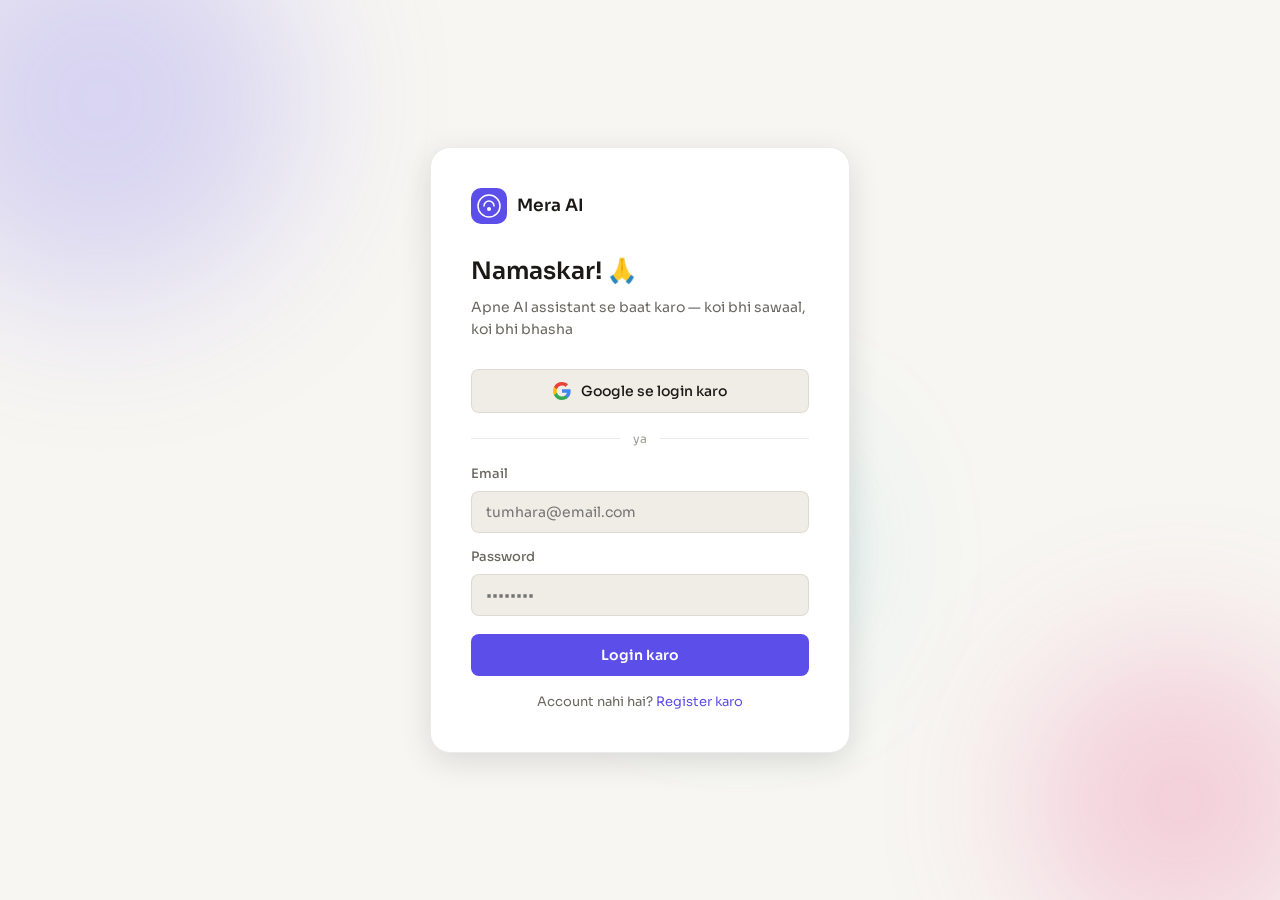
==== index.html @ 3e27e9dd "Add files via upload" ====
<!DOCTYPE html>
<html lang="hi" data-theme="light">
<head>
<meta charset="UTF-8">
<meta name="viewport" content="width=device-width, initial-scale=1.0">
<title>Mera AI — Apna AI Assistant</title>
<link rel="preconnect" href="https://fonts.googleapis.com">
<link href="https://fonts.googleapis.com/css2?family=Sora:wght@300;400;500;600&family=JetBrains+Mono:wght@400;500&display=swap" rel="stylesheet">
<link rel="stylesheet" href="css/style.css">
</head>
<body>

<!-- LOGIN PAGE -->
<div id="login-page" class="page active">
  <div class="login-bg">
    <div class="orb orb1"></div>
    <div class="orb orb2"></div>
    <div class="orb orb3"></div>
  </div>
  <div class="login-card">
    <div class="brand">
      <div class="brand-icon">
        <svg width="28" height="28" viewBox="0 0 28 28" fill="none">
          <circle cx="14" cy="14" r="11" stroke="currentColor" stroke-width="1.5"/>
          <path d="M9 14c0-2.76 2.24-5 5-5s5 2.24 5 5" stroke="currentColor" stroke-width="1.5" stroke-linecap="round"/>
          <circle cx="14" cy="17" r="2" fill="currentColor"/>
        </svg>
      </div>
      <span class="brand-name">Mera AI</span>
    </div>
    <h1>Namaskar! 🙏</h1>
    <p class="login-sub">Apne AI assistant se baat karo — koi bhi sawaal, koi bhi bhasha</p>

    <button class="google-btn" onclick="googleLogin()">
      <svg width="18" height="18" viewBox="0 0 18 18"><path d="M17.64 9.2c0-.637-.057-1.251-.164-1.84H9v3.481h4.844c-.209 1.125-.843 2.078-1.796 2.717v2.258h2.908c1.702-1.567 2.684-3.875 2.684-6.615z" fill="#4285F4"/><path d="M9 18c2.43 0 4.467-.806 5.956-2.18l-2.908-2.259c-.806.54-1.837.86-3.048.86-2.344 0-4.328-1.584-5.036-3.711H.957v2.332A8.997 8.997 0 0 0 9 18z" fill="#34A853"/><path d="M3.964 10.71A5.41 5.41 0 0 1 3.682 9c0-.593.102-1.17.282-1.71V4.958H.957A8.996 8.996 0 0 0 0 9c0 1.452.348 2.827.957 4.042l3.007-2.332z" fill="#FBBC05"/><path d="M9 3.58c1.321 0 2.508.454 3.44 1.345l2.582-2.58C13.463.891 11.426 0 9 0A8.997 8.997 0 0 0 .957 4.958L3.964 7.29C4.672 5.163 6.656 3.58 9 3.58z" fill="#EA4335"/></svg>
      Google se login karo
    </button>

    <div class="divider"><span>ya</span></div>

    <div class="form-group">
      <label>Email</label>
      <input type="email" id="login-email" placeholder="tumhara@email.com" />
    </div>
    <div class="form-group">
      <label>Password</label>
      <input type="password" id="login-pass" placeholder="••••••••" />
    </div>
    <button class="primary-btn" onclick="emailLogin()">Login karo</button>
    <p class="switch-link">Account nahi hai? <a onclick="showSignup()">Register karo</a></p>
  </div>
</div>

<!-- SIGNUP PAGE -->
<div id="signup-page" class="page">
  <div class="login-bg">
    <div class="orb orb1"></div>
    <div class="orb orb2"></div>
  </div>
  <div class="login-card">
    <div class="brand">
      <div class="brand-icon">
        <svg width="28" height="28" viewBox="0 0 28 28" fill="none">
          <circle cx="14" cy="14" r="11" stroke="currentColor" stroke-width="1.5"/>
          <path d="M9 14c0-2.76 2.24-5 5-5s5 2.24 5 5" stroke="currentColor" stroke-width="1.5" stroke-linecap="round"/>
          <circle cx="14" cy="17" r="2" fill="currentColor"/>
        </svg>
      </div>
      <span class="brand-name">Mera AI</span>
    </div>
    <h1>Account banao</h1>
    <p class="login-sub">Free mein shuru karo — credit card nahi chahiye</p>
    <div class="form-group">
      <label>Naam</label>
      <input type="text" id="signup-name" placeholder="Tumhara naam" />
    </div>
    <div class="form-group">
      <label>Email</label>
      <input type="email" id="signup-email" placeholder="tumhara@email.com" />
    </div>
    <div class="form-group">
      <label>Password</label>
      <input type="password" id="signup-pass" placeholder="••••••••" />
    </div>
    <button class="primary-btn" onclick="doSignup()">Account banao</button>
    <p class="switch-link">Already account hai? <a onclick="showLogin()">Login karo</a></p>
  </div>
</div>

<!-- MAIN APP -->
<div id="main-app" class="page">
  <!-- SIDEBAR -->
  <aside id="sidebar" class="sidebar">
    <div class="sidebar-top">
      <div class="brand small">
        <div class="brand-icon">
          <svg width="20" height="20" viewBox="0 0 28 28" fill="none">
            <circle cx="14" cy="14" r="11" stroke="currentColor" stroke-width="1.5"/>
            <path d="M9 14c0-2.76 2.24-5 5-5s5 2.24 5 5" stroke="currentColor" stroke-width="1.5" stroke-linecap="round"/>
            <circle cx="14" cy="17" r="2" fill="currentColor"/>
          </svg>
        </div>
        <span class="brand-name">Mera AI</span>
      </div>
      <button class="icon-btn" id="sidebar-toggle" onclick="toggleSidebar()" title="Sidebar band karo">
        <svg width="18" height="18" viewBox="0 0 18 18" fill="none"><path d="M3 5h12M3 9h12M3 13h12" stroke="currentColor" stroke-width="1.5" stroke-linecap="round"/></svg>
      </button>
    </div>

    <button class="new-chat-btn" onclick="newChat()">
      <svg width="14" height="14" viewBox="0 0 14 14" fill="none"><path d="M7 1v12M1 7h12" stroke="currentColor" stroke-width="1.5" stroke-linecap="round"/></svg>
      Naya chat
    </button>

    <div class="chat-list-label">Purane chats</div>
    <div id="chat-list" class="chat-list"></div>

    <div class="sidebar-bottom">
      <div class="plan-badge" id="plan-badge" onclick="showUpgrade()">
        <svg width="14" height="14" viewBox="0 0 14 14" fill="none"><path d="M7 1l1.5 3.5H12l-2.8 2 1.1 3.5L7 8l-3.3 2 1.1-3.5L2 4.5h3.5z" stroke="currentColor" stroke-width="1.2" stroke-linejoin="round"/></svg>
        <span id="plan-text">Free Plan</span>
        <span class="upgrade-tag">Upgrade</span>
      </div>
      <div class="user-profile" onclick="showProfile()">
        <div class="user-avatar" id="user-avatar">U</div>
        <div class="user-info">
          <div class="user-name" id="user-name-display">User</div>
          <div class="user-email" id="user-email-display">user@email.com</div>
        </div>
        <button class="icon-btn small" onclick="event.stopPropagation(); logout()">
          <svg width="14" height="14" viewBox="0 0 14 14" fill="none"><path d="M5 2H2v10h3M9 10l3-3-3-3M12 7H5" stroke="currentColor" stroke-width="1.3" stroke-linecap="round" stroke-linejoin="round"/></svg>
        </button>
      </div>
    </div>
  </aside>

  <!-- MAIN CHAT -->
  <main id="chat-main" class="chat-main">
    <div class="chat-topbar">
      <button class="icon-btn" onclick="toggleSidebar()">
        <svg width="18" height="18" viewBox="0 0 18 18" fill="none"><path d="M3 5h12M3 9h12M3 13h12" stroke="currentColor" stroke-width="1.5" stroke-linecap="round"/></svg>
      </button>
      <div class="model-selector">
        <select id="model-select" onchange="changeModel()">
          <option value="claude-sonnet-4-20250514">Claude Sonnet 4</option>
          <option value="claude-haiku-4-5-20251001">Claude Haiku (fast)</option>
        </select>
      </div>
      <div class="topbar-actions">
        <button class="icon-btn" onclick="toggleTheme()" title="Theme badlo" id="theme-btn">
          <svg id="theme-icon" width="18" height="18" viewBox="0 0 18 18" fill="none"><path d="M9 1v2M9 15v2M1 9h2M15 9h2M3.22 3.22l1.41 1.41M13.36 13.36l1.42 1.42M3.22 14.78l1.41-1.41M13.36 4.64l1.42-1.42M12 9A3 3 0 1 1 6 9a3 3 0 0 1 6 0z" stroke="currentColor" stroke-width="1.3" stroke-linecap="round"/></svg>
        </button>
        <button class="icon-btn" onclick="clearChat()" title="Chat saaf karo">
          <svg width="18" height="18" viewBox="0 0 18 18" fill="none"><path d="M3 5h12l-1 10H4L3 5zM6 5V3h6v2M1 5h16" stroke="currentColor" stroke-width="1.3" stroke-linecap="round" stroke-linejoin="round"/></svg>
        </button>
      </div>
    </div>

    <!-- API KEY SETUP -->
    <div id="api-setup" class="api-setup">
      <div class="setup-card">
        <div class="setup-icon">🔑</div>
        <h3>Pehle API key daalo</h3>
        <p>Anthropic ki free API key lo: <a href="https://console.anthropic.com" target="_blank">console.anthropic.com</a></p>
        <div class="api-input-row">
          <input type="password" id="api-key-field" placeholder="sk-ant-api03-..." />
          <button onclick="saveApiKey()">Save</button>
        </div>
        <p class="api-note">🔒 Key sirf tumhare browser mein save hoti hai — koi server nahi jaati</p>
      </div>
    </div>

    <!-- WELCOME SCREEN -->
    <div id="welcome-screen" class="welcome-screen" style="display:none">
      <div class="welcome-content">
        <div class="welcome-icon">
          <svg width="48" height="48" viewBox="0 0 48 48" fill="none">
            <circle cx="24" cy="24" r="19" stroke="currentColor" stroke-width="1.5" opacity="0.3"/>
            <path d="M15 24c0-4.97 4.03-9 9-9s9 4.03 9 9" stroke="currentColor" stroke-width="2" stroke-linecap="round"/>
            <circle cx="24" cy="29" r="3.5" fill="currentColor"/>
          </svg>
        </div>
        <h2 id="welcome-name">Namaskar!</h2>
        <p>Aaj main kaise madad kar sakta hoon?</p>
        <div class="suggestions">
          <button class="suggestion-chip" onclick="useSuggestion('Ek Python code likh do jo mera naam print kare')">🐍 Python code</button>
          <button class="suggestion-chip" onclick="useSuggestion('Mujhe ek kavita likh do pyaar ke baare mein')">📝 Kavita likhna</button>
          <button class="suggestion-chip" onclick="useSuggestion('Business idea do jo mujhe online paise kamane mein madad kare')">💡 Business idea</button>
          <button class="suggestion-chip" onclick="useSuggestion('English sikhne mein help karo — basic se shuru karte hain')">🗣️ English seekhna</button>
        </div>
      </div>
    </div>

    <!-- MESSAGES -->
    <div id="messages" class="messages" style="display:none"></div>

    <!-- INPUT -->
    <div class="input-area" id="input-area" style="display:none">
      <div class="input-wrap">
        <textarea id="msg-input" placeholder="Kuch bhi poochho..." rows="1"
          onkeydown="handleKey(event)" oninput="autoResize(this)"></textarea>
        <div class="input-actions">
          <span class="char-count" id="char-count"></span>
          <button class="send-btn" id="send-btn" onclick="sendMsg()">
            <svg width="16" height="16" viewBox="0 0 16 16" fill="none"><path d="M2 14L14 8 2 2v4.5l8 1.5-8 1.5V14z" fill="currentColor"/></svg>
          </button>
        </div>
      </div>
      <div class="input-footer">
        <span id="msg-count-display"></span>
        <span>Shift+Enter = naya line</span>
      </div>
    </div>
  </main>
</div>

<!-- UPGRADE MODAL -->
<div id="upgrade-modal" class="modal-overlay" style="display:none" onclick="closeModal()">
  <div class="modal-card" onclick="event.stopPropagation()">
    <button class="modal-close" onclick="closeModal()">✕</button>
    <div class="modal-header">
      <h2>Plan choose karo</h2>
      <p>Apni zaroorat ke hisaab se plan lo</p>
    </div>
    <div class="plans-grid">
      <div class="plan-card current">
        <div class="plan-name">Free</div>
        <div class="plan-price">₹0<span>/mahina</span></div>
        <ul class="plan-features">
          <li>✓ 20 messages/din</li>
          <li>✓ Claude Haiku</li>
          <li>✓ Basic chat history</li>
          <li>✗ Claude Sonnet</li>
          <li>✗ Priority support</li>
        </ul>
        <button class="plan-btn current-btn" disabled>Current plan</button>
      </div>
      <div class="plan-card popular">
        <div class="popular-tag">Most Popular</div>
        <div class="plan-name">Pro</div>
        <div class="plan-price">₹499<span>/mahina</span></div>
        <ul class="plan-features">
          <li>✓ Unlimited messages</li>
          <li>✓ Claude Sonnet 4</li>
          <li>✓ Full chat history</li>
          <li>✓ Priority support</li>
          <li>✓ File upload</li>
        </ul>
        <button class="plan-btn upgrade-btn" onclick="selectPlan('pro')">Pro le lo — ₹499</button>
      </div>
      <div class="plan-card">
        <div class="plan-name">Business</div>
        <div class="plan-price">₹1499<span>/mahina</span></div>
        <ul class="plan-features">
          <li>✓ Sab Pro features</li>
          <li>✓ 5 team members</li>
          <li>✓ API access</li>
          <li>✓ Custom branding</li>
          <li>✓ Analytics</li>
        </ul>
        <button class="plan-btn upgrade-btn" onclick="selectPlan('business')">Business lo</button>
      </div>
    </div>
  </div>
</div>

<!-- PROFILE MODAL -->
<div id="profile-modal" class="modal-overlay" style="display:none" onclick="closeProfileModal()">
  <div class="modal-card small" onclick="event.stopPropagation()">
    <button class="modal-close" onclick="closeProfileModal()">✕</button>
    <h2>Profile</h2>
    <div class="profile-avatar-big" id="profile-avatar-big">U</div>
    <div class="form-group"><label>Naam</label><input type="text" id="profile-name" /></div>
    <div class="form-group"><label>Email</label><input type="email" id="profile-email" readonly /></div>
    <div class="form-group">
      <label>API Key (optional — apni key use karo)</label>
      <input type="password" id="profile-api-key" placeholder="sk-ant-..." />
    </div>
    <button class="primary-btn" onclick="saveProfile()">Save karo</button>
  </div>
</div>

<script src="js/app.js"></script>
</body>
</html>
---- css/style.css ----
/* ===== VARIABLES ===== */
:root {
  --bg: #f7f6f2;
  --surface: #ffffff;
  --surface2: #f0ede6;
  --border: rgba(0,0,0,0.08);
  --text: #1a1916;
  --text2: #6b6860;
  --text3: #9e9c97;
  --accent: #5c4ee8;
  --accent-light: #ede9ff;
  --accent-dark: #3d31c4;
  --user-bubble: #5c4ee8;
  --user-text: #ffffff;
  --ai-bubble: #ffffff;
  --shadow: 0 1px 3px rgba(0,0,0,0.08), 0 4px 16px rgba(0,0,0,0.04);
  --shadow-lg: 0 8px 32px rgba(0,0,0,0.12);
  --radius: 12px;
  --radius-sm: 8px;
  --sidebar-w: 260px;
  --font: 'Sora', sans-serif;
  --mono: 'JetBrains Mono', monospace;
}

[data-theme="dark"] {
  --bg: #0f0e0d;
  --surface: #1a1916;
  --surface2: #242220;
  --border: rgba(255,255,255,0.08);
  --text: #f0ede6;
  --text2: #9e9c97;
  --text3: #6b6860;
  --accent: #7c6ff0;
  --accent-light: #1e1a3d;
  --accent-dark: #9b91f5;
  --user-bubble: #5c4ee8;
  --ai-bubble: #1a1916;
  --shadow: 0 1px 3px rgba(0,0,0,0.3), 0 4px 16px rgba(0,0,0,0.2);
  --shadow-lg: 0 8px 32px rgba(0,0,0,0.4);
}

/* ===== RESET ===== */
*, *::before, *::after { box-sizing: border-box; margin: 0; padding: 0; }
html, body { height: 100%; overflow: hidden; }
body { font-family: var(--font); background: var(--bg); color: var(--text); font-size: 15px; line-height: 1.6; transition: background 0.3s, color 0.3s; -webkit-font-smoothing: antialiased; }
a { color: var(--accent); cursor: pointer; text-decoration: none; }
a:hover { text-decoration: underline; }
input, textarea, select, button { font-family: var(--font); }

/* ===== PAGES ===== */
.page { display: none; width: 100%; height: 100vh; }
.page.active { display: flex; }

/* ===== LOGIN ===== */
#login-page, #signup-page {
  align-items: center;
  justify-content: center;
  position: relative;
  overflow: hidden;
  flex-direction: column;
}

.login-bg { position: absolute; inset: 0; pointer-events: none; }
.orb {
  position: absolute;
  border-radius: 50%;
  filter: blur(80px);
  opacity: 0.25;
  animation: orbFloat 8s ease-in-out infinite;
}
.orb1 { width: 400px; height: 400px; background: #7c6ff0; top: -100px; left: -100px; animation-delay: 0s; }
.orb2 { width: 300px; height: 300px; background: #e84e8a; bottom: -50px; right: -50px; animation-delay: 3s; }
.orb3 { width: 200px; height: 200px; background: #4ec9e8; top: 50%; left: 50%; animation-delay: 5s; }

@keyframes orbFloat {
  0%, 100% { transform: translate(0, 0) scale(1); }
  50% { transform: translate(20px, -20px) scale(1.05); }
}

.login-card {
  position: relative;
  background: var(--surface);
  border: 1px solid var(--border);
  border-radius: 20px;
  padding: 40px;
  width: 100%;
  max-width: 420px;
  box-shadow: var(--shadow-lg);
  animation: slideUp 0.4s ease;
}

@keyframes slideUp {
  from { opacity: 0; transform: translateY(24px); }
  to { opacity: 1; transform: translateY(0); }
}

.brand { display: flex; align-items: center; gap: 10px; margin-bottom: 28px; }
.brand-icon { width: 36px; height: 36px; background: var(--accent); border-radius: 10px; display: flex; align-items: center; justify-content: center; color: white; }
.brand.small .brand-icon { width: 30px; height: 30px; border-radius: 8px; }
.brand-name { font-size: 17px; font-weight: 600; color: var(--text); }

.login-card h1 { font-size: 24px; font-weight: 600; margin-bottom: 6px; }
.login-sub { color: var(--text2); font-size: 14px; margin-bottom: 28px; }

.google-btn {
  width: 100%;
  padding: 12px;
  border: 1px solid var(--border);
  border-radius: var(--radius-sm);
  background: var(--surface2);
  color: var(--text);
  font-size: 14px;
  font-weight: 500;
  cursor: pointer;
  display: flex;
  align-items: center;
  justify-content: center;
  gap: 10px;
  transition: all 0.2s;
  margin-bottom: 16px;
}
.google-btn:hover { background: var(--border); transform: translateY(-1px); }

.divider { text-align: center; color: var(--text3); font-size: 12px; margin: 16px 0; position: relative; }
.divider::before, .divider::after { content: ''; position: absolute; top: 50%; width: calc(50% - 20px); height: 1px; background: var(--border); }
.divider::before { left: 0; }
.divider::after { right: 0; }

.form-group { margin-bottom: 14px; }
.form-group label { display: block; font-size: 13px; font-weight: 500; color: var(--text2); margin-bottom: 6px; }
.form-group input {
  width: 100%;
  padding: 11px 14px;
  border: 1px solid var(--border);
  border-radius: var(--radius-sm);
  background: var(--surface2);
  color: var(--text);
  font-size: 14px;
  outline: none;
  transition: border-color 0.2s, box-shadow 0.2s;
}
.form-group input:focus { border-color: var(--accent); box-shadow: 0 0 0 3px rgba(92,78,232,0.1); }

.primary-btn {
  width: 100%;
  padding: 12px;
  background: var(--accent);
  color: white;
  border: none;
  border-radius: var(--radius-sm);
  font-size: 14px;
  font-weight: 600;
  cursor: pointer;
  transition: all 0.2s;
  margin-top: 4px;
}
.primary-btn:hover { background: var(--accent-dark); transform: translateY(-1px); }
.primary-btn:active { transform: translateY(0); }

.switch-link { text-align: center; font-size: 13px; color: var(--text2); margin-top: 16px; }

/* ===== MAIN APP ===== */
#main-app { flex-direction: row; height: 100vh; overflow: hidden; }

/* ===== SIDEBAR ===== */
.sidebar {
  width: var(--sidebar-w);
  height: 100vh;
  background: var(--surface);
  border-right: 1px solid var(--border);
  display: flex;
  flex-direction: column;
  padding: 16px 12px;
  transition: width 0.3s ease, transform 0.3s ease;
  flex-shrink: 0;
  overflow: hidden;
}

.sidebar.collapsed { width: 0; padding: 0; }

.sidebar-top {
  display: flex;
  align-items: center;
  justify-content: space-between;
  margin-bottom: 16px;
  padding: 0 4px;
}

.icon-btn {
  width: 32px; height: 32px;
  border: none; background: transparent;
  color: var(--text2); cursor: pointer;
  border-radius: var(--radius-sm);
  display: flex; align-items: center; justify-content: center;
  transition: all 0.15s;
  flex-shrink: 0;
}
.icon-btn:hover { background: var(--surface2); color: var(--text); }
.icon-btn.small { width: 26px; height: 26px; }

.new-chat-btn {
  display: flex; align-items: center; gap: 8px;
  padding: 10px 12px;
  background: var(--accent);
  color: white;
  border: none;
  border-radius: var(--radius-sm);
  font-size: 13px;
  font-weight: 500;
  cursor: pointer;
  width: 100%;
  transition: all 0.2s;
  white-space: nowrap;
}
.new-chat-btn:hover { background: var(--accent-dark); }

.chat-list-label { font-size: 11px; color: var(--text3); padding: 12px 6px 6px; text-transform: uppercase; letter-spacing: 0.06em; white-space: nowrap; }

.chat-list { flex: 1; overflow-y: auto; overflow-x: hidden; display: flex; flex-direction: column; gap: 2px; }
.chat-list::-webkit-scrollbar { width: 3px; }
.chat-list::-webkit-scrollbar-thumb { background: var(--border); border-radius: 2px; }

.chat-item {
  padding: 9px 10px;
  border-radius: var(--radius-sm);
  font-size: 13px;
  color: var(--text2);
  cursor: pointer;
  white-space: nowrap;
  overflow: hidden;
  text-overflow: ellipsis;
  transition: all 0.15s;
  display: flex; align-items: center; gap: 8px;
}
.chat-item:hover { background: var(--surface2); color: var(--text); }
.chat-item.active { background: var(--accent-light); color: var(--accent); font-weight: 500; }
.chat-item-icon { font-size: 14px; flex-shrink: 0; }

.sidebar-bottom { margin-top: auto; border-top: 1px solid var(--border); padding-top: 12px; display: flex; flex-direction: column; gap: 8px; }

.plan-badge {
  display: flex; align-items: center; gap: 6px;
  padding: 8px 10px;
  background: var(--accent-light);
  border-radius: var(--radius-sm);
  font-size: 12px;
  color: var(--accent);
  font-weight: 500;
  cursor: pointer;
  transition: all 0.2s;
  white-space: nowrap;
  overflow: hidden;
}
.plan-badge:hover { background: var(--accent); color: white; }
.upgrade-tag { margin-left: auto; background: var(--accent); color: white; font-size: 10px; padding: 2px 7px; border-radius: 20px; }
.plan-badge:hover .upgrade-tag { background: white; color: var(--accent); }

.user-profile {
  display: flex; align-items: center; gap: 10px;
  padding: 8px 6px;
  border-radius: var(--radius-sm);
  cursor: pointer;
  transition: all 0.15s;
  overflow: hidden;
}
.user-profile:hover { background: var(--surface2); }

.user-avatar {
  width: 30px; height: 30px; border-radius: 50%;
  background: var(--accent);
  color: white; font-size: 13px; font-weight: 600;
  display: flex; align-items: center; justify-content: center;
  flex-shrink: 0;
}
.user-info { flex: 1; overflow: hidden; }
.user-name { font-size: 13px; font-weight: 500; white-space: nowrap; overflow: hidden; text-overflow: ellipsis; }
.user-email { font-size: 11px; color: var(--text3); white-space: nowrap; overflow: hidden; text-overflow: ellipsis; }

/* ===== CHAT MAIN ===== */
.chat-main { flex: 1; display: flex; flex-direction: column; height: 100vh; overflow: hidden; min-width: 0; }

.chat-topbar {
  display: flex; align-items: center; gap: 8px;
  padding: 12px 16px;
  border-bottom: 1px solid var(--border);
  background: var(--surface);
  flex-shrink: 0;
}

.model-selector { flex: 1; }
.model-selector select {
  border: 1px solid var(--border);
  background: var(--surface2);
  color: var(--text);
  padding: 6px 10px;
  border-radius: var(--radius-sm);
  font-size: 13px;
  font-family: var(--font);
  outline: none;
  cursor: pointer;
}

.topbar-actions { display: flex; gap: 4px; }

/* ===== API SETUP ===== */
.api-setup {
  flex: 1;
  display: flex;
  align-items: center;
  justify-content: center;
  padding: 20px;
}

.setup-card {
  background: var(--surface);
  border: 1px solid var(--border);
  border-radius: 20px;
  padding: 40px;
  max-width: 480px;
  width: 100%;
  text-align: center;
  box-shadow: var(--shadow);
}
.setup-icon { font-size: 40px; margin-bottom: 16px; }
.setup-card h3 { font-size: 20px; font-weight: 600; margin-bottom: 8px; }
.setup-card p { color: var(--text2); font-size: 14px; margin-bottom: 20px; }

.api-input-row { display: flex; gap: 8px; margin-bottom: 12px; }
.api-input-row input {
  flex: 1; padding: 10px 12px;
  border: 1px solid var(--border);
  border-radius: var(--radius-sm);
  background: var(--surface2);
  color: var(--text);
  font-family: var(--mono);
  font-size: 13px; outline: none;
}
.api-input-row input:focus { border-color: var(--accent); }
.api-input-row button {
  padding: 10px 18px;
  background: var(--accent); color: white;
  border: none; border-radius: var(--radius-sm);
  font-size: 14px; font-weight: 500; cursor: pointer;
}
.api-input-row button:hover { background: var(--accent-dark); }
.api-note { font-size: 12px; color: var(--text3); }

/* ===== WELCOME ===== */
.welcome-screen { flex: 1; display: flex; align-items: center; justify-content: center; padding: 40px 20px; }
.welcome-content { text-align: center; max-width: 480px; }
.welcome-icon { color: var(--accent); opacity: 0.6; margin-bottom: 20px; }
.welcome-content h2 { font-size: 28px; font-weight: 600; margin-bottom: 8px; }
.welcome-content p { color: var(--text2); margin-bottom: 28px; }

.suggestions { display: flex; flex-wrap: wrap; gap: 8px; justify-content: center; }
.suggestion-chip {
  padding: 8px 14px;
  border: 1px solid var(--border);
  border-radius: 20px;
  background: var(--surface);
  color: var(--text);
  font-size: 13px;
  cursor: pointer;
  transition: all 0.2s;
  font-family: var(--font);
}
.suggestion-chip:hover { border-color: var(--accent); color: var(--accent); background: var(--accent-light); }

/* ===== MESSAGES ===== */
.messages { flex: 1; overflow-y: auto; padding: 20px; display: flex; flex-direction: column; gap: 16px; }
.messages::-webkit-scrollbar { width: 4px; }
.messages::-webkit-scrollbar-thumb { background: var(--border); border-radius: 2px; }

.msg { display: flex; gap: 12px; align-items: flex-start; animation: msgIn 0.25s ease; }
@keyframes msgIn { from { opacity: 0; transform: translateY(8px); } to { opacity: 1; transform: translateY(0); } }

.msg.user { flex-direction: row-reverse; }

.msg-avatar {
  width: 32px; height: 32px; border-radius: 50%;
  display: flex; align-items: center; justify-content: center;
  font-size: 13px; font-weight: 600; flex-shrink: 0;
}
.msg.ai .msg-avatar { background: var(--accent-light); color: var(--accent); }
.msg.user .msg-avatar { background: var(--accent); color: white; }

.msg-content { max-width: 72%; }
.msg-bubble {
  padding: 11px 15px;
  border-radius: 16px;
  font-size: 14px;
  line-height: 1.65;
  white-space: pre-wrap;
  word-break: break-word;
}
.msg.ai .msg-bubble { background: var(--ai-bubble); border: 1px solid var(--border); border-top-left-radius: 4px; color: var(--text); }
.msg.user .msg-bubble { background: var(--user-bubble); color: var(--user-text); border-top-right-radius: 4px; }

.msg-time { font-size: 11px; color: var(--text3); margin-top: 4px; padding: 0 4px; }
.msg.user .msg-time { text-align: right; }

/* Typing indicator */
.typing-row { display: flex; gap: 12px; align-items: center; }
.typing-bubble { background: var(--ai-bubble); border: 1px solid var(--border); border-radius: 16px; border-top-left-radius: 4px; padding: 14px 18px; display: flex; gap: 5px; }
.typing-dot { width: 7px; height: 7px; border-radius: 50%; background: var(--accent); opacity: 0.4; animation: typingDot 1.2s infinite; }
.typing-dot:nth-child(2) { animation-delay: 0.2s; }
.typing-dot:nth-child(3) { animation-delay: 0.4s; }
@keyframes typingDot { 0%,60%,100% { opacity: 0.4; transform: translateY(0); } 30% { opacity: 1; transform: translateY(-4px); } }

/* ===== INPUT ===== */
.input-area { padding: 12px 20px 16px; flex-shrink: 0; }

.input-wrap {
  display: flex; align-items: flex-end;
  border: 1.5px solid var(--border);
  border-radius: 14px;
  background: var(--surface);
  padding: 10px 12px;
  transition: border-color 0.2s, box-shadow 0.2s;
  gap: 8px;
}
.input-wrap:focus-within { border-color: var(--accent); box-shadow: 0 0 0 3px rgba(92,78,232,0.08); }

#msg-input {
  flex: 1; border: none; outline: none; background: transparent;
  color: var(--text); font-size: 14px; resize: none;
  max-height: 160px; line-height: 1.5;
  font-family: var(--font);
}
#msg-input::placeholder { color: var(--text3); }

.input-actions { display: flex; align-items: center; gap: 8px; flex-shrink: 0; }

.char-count { font-size: 11px; color: var(--text3); font-family: var(--mono); }

.send-btn {
  width: 34px; height: 34px;
  background: var(--accent); color: white;
  border: none; border-radius: 9px;
  cursor: pointer; display: flex; align-items: center; justify-content: center;
  transition: all 0.2s; flex-shrink: 0;
}
.send-btn:hover { background: var(--accent-dark); transform: scale(1.05); }
.send-btn:active { transform: scale(0.97); }
.send-btn:disabled { background: var(--surface2); color: var(--text3); cursor: not-allowed; transform: none; }

.input-footer { display: flex; justify-content: space-between; padding: 6px 4px 0; font-size: 11px; color: var(--text3); }

/* ===== MODALS ===== */
.modal-overlay {
  position: fixed; inset: 0;
  background: rgba(0,0,0,0.5);
  backdrop-filter: blur(4px);
  display: flex; align-items: center; justify-content: center;
  z-index: 1000; padding: 20px;
  animation: fadeIn 0.2s ease;
}
@keyframes fadeIn { from { opacity: 0; } to { opacity: 1; } }

.modal-card {
  background: var(--surface);
  border-radius: 20px;
  padding: 36px;
  width: 100%;
  max-width: 680px;
  max-height: 90vh;
  overflow-y: auto;
  position: relative;
  animation: slideUp 0.3s ease;
}
.modal-card.small { max-width: 440px; }

.modal-close {
  position: absolute; top: 16px; right: 16px;
  background: var(--surface2); border: none;
  width: 28px; height: 28px; border-radius: 50%;
  cursor: pointer; color: var(--text2); font-size: 13px;
  display: flex; align-items: center; justify-content: center;
}
.modal-close:hover { background: var(--border); }

.modal-header { margin-bottom: 28px; }
.modal-header h2 { font-size: 22px; font-weight: 600; margin-bottom: 4px; }
.modal-header p { color: var(--text2); font-size: 14px; }

/* ===== PLANS ===== */
.plans-grid { display: grid; grid-template-columns: repeat(3, 1fr); gap: 16px; }
@media (max-width: 600px) { .plans-grid { grid-template-columns: 1fr; } }

.plan-card {
  border: 1.5px solid var(--border);
  border-radius: 16px;
  padding: 24px 20px;
  position: relative;
  transition: all 0.2s;
}
.plan-card:hover { border-color: var(--accent); transform: translateY(-2px); box-shadow: var(--shadow); }
.plan-card.popular { border-color: var(--accent); }
.plan-card.current { opacity: 0.7; }

.popular-tag {
  position: absolute; top: -10px; left: 50%; transform: translateX(-50%);
  background: var(--accent); color: white;
  font-size: 11px; font-weight: 600; padding: 3px 12px; border-radius: 20px;
  white-space: nowrap;
}
.plan-name { font-size: 16px; font-weight: 600; margin-bottom: 8px; }
.plan-price { font-size: 28px; font-weight: 700; color: var(--accent); margin-bottom: 20px; }
.plan-price span { font-size: 14px; font-weight: 400; color: var(--text2); }

.plan-features { list-style: none; display: flex; flex-direction: column; gap: 8px; margin-bottom: 24px; }
.plan-features li { font-size: 13px; color: var(--text2); }
.plan-features li:not(:has(✗)) { color: var(--text); }

.plan-btn {
  width: 100%; padding: 10px;
  border-radius: var(--radius-sm);
  font-size: 13px; font-weight: 500;
  cursor: pointer; transition: all 0.2s; font-family: var(--font);
}
.current-btn { border: 1px solid var(--border); background: var(--surface2); color: var(--text2); cursor: not-allowed; }
.upgrade-btn { background: var(--accent); color: white; border: none; }
.upgrade-btn:hover { background: var(--accent-dark); }

/* ===== PROFILE MODAL ===== */
.profile-avatar-big {
  width: 72px; height: 72px; border-radius: 50%;
  background: var(--accent); color: white;
  font-size: 28px; font-weight: 600;
  display: flex; align-items: center; justify-content: center;
  margin: 0 auto 24px;
}

/* ===== TOAST ===== */
.toast {
  position: fixed; bottom: 24px; left: 50%; transform: translateX(-50%);
  background: var(--text); color: var(--surface);
  padding: 10px 20px; border-radius: 20px;
  font-size: 13px; font-weight: 500;
  z-index: 9999; animation: toastIn 0.3s ease;
  white-space: nowrap;
}
@keyframes toastIn { from { opacity: 0; transform: translateX(-50%) translateY(10px); } to { opacity: 1; transform: translateX(-50%) translateY(0); } }

/* ===== MOBILE ===== */
@media (max-width: 768px) {
  .sidebar {
    position: fixed; left: 0; top: 0; bottom: 0;
    z-index: 100;
    transform: translateX(-100%);
    width: 260px !important;
  }
  .sidebar.mobile-open { transform: translateX(0); box-shadow: var(--shadow-lg); }

  .login-card { padding: 28px 24px; margin: 16px; }
  .modal-card { padding: 24px 20px; }
  .msg-content { max-width: 88%; }
  .input-area { padding: 8px 12px 12px; }
}

/* ===== SCROLLBAR ===== */
::-webkit-scrollbar { width: 4px; }
::-webkit-scrollbar-track { background: transparent; }
::-webkit-scrollbar-thumb { background: var(--border); border-radius: 4px; }
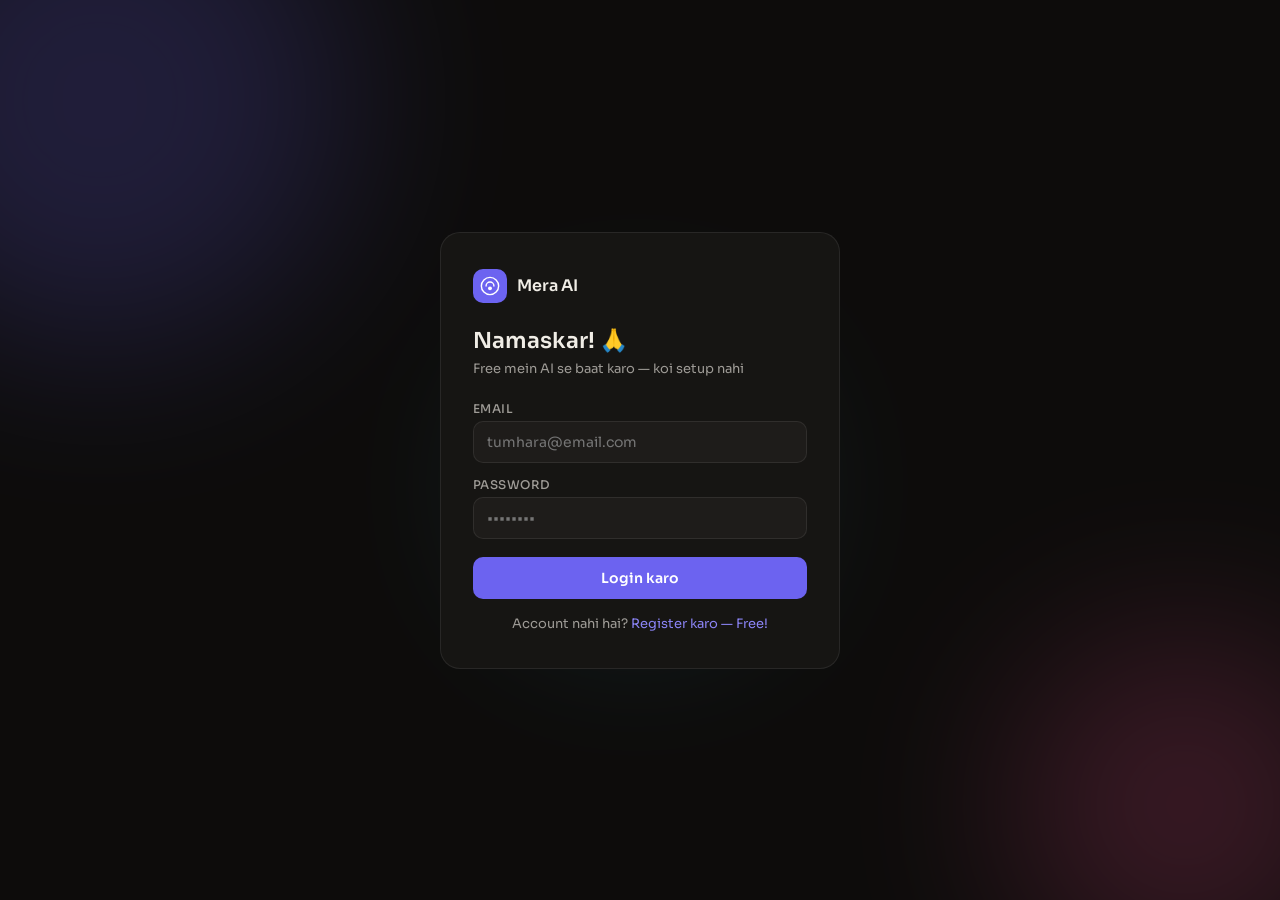
==== commit f270966a: "Update index.html" ====
--- a/index.html
+++ b/index.html
@@ -1,8 +1,8 @@
 <!DOCTYPE html>
-<html lang="hi" data-theme="light">
+<html lang="hi" data-theme="dark">
 <head>
 <meta charset="UTF-8">
-<meta name="viewport" content="width=device-width, initial-scale=1.0">
+<meta name="viewport" content="width=device-width, initial-scale=1.0, maximum-scale=1.0">
 <title>Mera AI — Apna AI Assistant</title>
 <link rel="preconnect" href="https://fonts.googleapis.com">
 <link href="https://fonts.googleapis.com/css2?family=Sora:wght@300;400;500;600&family=JetBrains+Mono:wght@400;500&display=swap" rel="stylesheet">
@@ -12,271 +12,206 @@
 
 <!-- LOGIN PAGE -->
 <div id="login-page" class="page active">
-  <div class="login-bg">
+  <div class="auth-bg">
     <div class="orb orb1"></div>
     <div class="orb orb2"></div>
     <div class="orb orb3"></div>
   </div>
-  <div class="login-card">
-    <div class="brand">
+  <div class="auth-card">
+    <div class="brand-logo">
       <div class="brand-icon">
-        <svg width="28" height="28" viewBox="0 0 28 28" fill="none">
-          <circle cx="14" cy="14" r="11" stroke="currentColor" stroke-width="1.5"/>
-          <path d="M9 14c0-2.76 2.24-5 5-5s5 2.24 5 5" stroke="currentColor" stroke-width="1.5" stroke-linecap="round"/>
-          <circle cx="14" cy="17" r="2" fill="currentColor"/>
+        <svg width="22" height="22" viewBox="0 0 28 28" fill="none">
+          <circle cx="14" cy="14" r="11" stroke="white" stroke-width="1.8"/>
+          <path d="M9 14c0-2.76 2.24-5 5-5s5 2.24 5 5" stroke="white" stroke-width="1.8" stroke-linecap="round"/>
+          <circle cx="14" cy="17" r="2.5" fill="white"/>
         </svg>
       </div>
-      <span class="brand-name">Mera AI</span>
+      <span>Mera AI</span>
     </div>
     <h1>Namaskar! 🙏</h1>
-    <p class="login-sub">Apne AI assistant se baat karo — koi bhi sawaal, koi bhi bhasha</p>
-
-    <button class="google-btn" onclick="googleLogin()">
-      <svg width="18" height="18" viewBox="0 0 18 18"><path d="M17.64 9.2c0-.637-.057-1.251-.164-1.84H9v3.481h4.844c-.209 1.125-.843 2.078-1.796 2.717v2.258h2.908c1.702-1.567 2.684-3.875 2.684-6.615z" fill="#4285F4"/><path d="M9 18c2.43 0 4.467-.806 5.956-2.18l-2.908-2.259c-.806.54-1.837.86-3.048.86-2.344 0-4.328-1.584-5.036-3.711H.957v2.332A8.997 8.997 0 0 0 9 18z" fill="#34A853"/><path d="M3.964 10.71A5.41 5.41 0 0 1 3.682 9c0-.593.102-1.17.282-1.71V4.958H.957A8.996 8.996 0 0 0 0 9c0 1.452.348 2.827.957 4.042l3.007-2.332z" fill="#FBBC05"/><path d="M9 3.58c1.321 0 2.508.454 3.44 1.345l2.582-2.58C13.463.891 11.426 0 9 0A8.997 8.997 0 0 0 .957 4.958L3.964 7.29C4.672 5.163 6.656 3.58 9 3.58z" fill="#EA4335"/></svg>
-      Google se login karo
-    </button>
-
-    <div class="divider"><span>ya</span></div>
-
+    <p class="auth-sub">Free mein AI se baat karo — koi setup nahi</p>
     <div class="form-group">
       <label>Email</label>
-      <input type="email" id="login-email" placeholder="tumhara@email.com" />
+      <input type="email" id="login-email" placeholder="tumhara@email.com" autocomplete="email"/>
     </div>
     <div class="form-group">
       <label>Password</label>
-      <input type="password" id="login-pass" placeholder="••••••••" />
-    </div>
-    <button class="primary-btn" onclick="emailLogin()">Login karo</button>
-    <p class="switch-link">Account nahi hai? <a onclick="showSignup()">Register karo</a></p>
+      <input type="password" id="login-pass" placeholder="••••••••" autocomplete="current-password"/>
+    </div>
+    <button class="btn-primary" onclick="emailLogin()">Login karo</button>
+    <p class="auth-switch">Account nahi hai? <a onclick="showPage('signup-page')">Register karo — Free!</a></p>
   </div>
 </div>
 
 <!-- SIGNUP PAGE -->
 <div id="signup-page" class="page">
-  <div class="login-bg">
+  <div class="auth-bg">
     <div class="orb orb1"></div>
     <div class="orb orb2"></div>
   </div>
-  <div class="login-card">
-    <div class="brand">
+  <div class="auth-card">
+    <div class="brand-logo">
       <div class="brand-icon">
-        <svg width="28" height="28" viewBox="0 0 28 28" fill="none">
-          <circle cx="14" cy="14" r="11" stroke="currentColor" stroke-width="1.5"/>
-          <path d="M9 14c0-2.76 2.24-5 5-5s5 2.24 5 5" stroke="currentColor" stroke-width="1.5" stroke-linecap="round"/>
-          <circle cx="14" cy="17" r="2" fill="currentColor"/>
+        <svg width="22" height="22" viewBox="0 0 28 28" fill="none">
+          <circle cx="14" cy="14" r="11" stroke="white" stroke-width="1.8"/>
+          <path d="M9 14c0-2.76 2.24-5 5-5s5 2.24 5 5" stroke="white" stroke-width="1.8" stroke-linecap="round"/>
+          <circle cx="14" cy="17" r="2.5" fill="white"/>
         </svg>
       </div>
-      <span class="brand-name">Mera AI</span>
-    </div>
-    <h1>Account banao</h1>
-    <p class="login-sub">Free mein shuru karo — credit card nahi chahiye</p>
-    <div class="form-group">
-      <label>Naam</label>
-      <input type="text" id="signup-name" placeholder="Tumhara naam" />
+      <span>Mera AI</span>
+    </div>
+    <h1>Account Banao</h1>
+    <p class="auth-sub">Bilkul free — koi credit card nahi chahiye</p>
+    <div class="form-group">
+      <label>Tumhara Naam</label>
+      <input type="text" id="signup-name" placeholder="Jaise: Rahul" autocomplete="name"/>
     </div>
     <div class="form-group">
       <label>Email</label>
-      <input type="email" id="signup-email" placeholder="tumhara@email.com" />
+      <input type="email" id="signup-email" placeholder="tumhara@email.com" autocomplete="email"/>
     </div>
     <div class="form-group">
       <label>Password</label>
-      <input type="password" id="signup-pass" placeholder="••••••••" />
-    </div>
-    <button class="primary-btn" onclick="doSignup()">Account banao</button>
-    <p class="switch-link">Already account hai? <a onclick="showLogin()">Login karo</a></p>
+      <input type="password" id="signup-pass" placeholder="6+ characters" autocomplete="new-password"/>
+    </div>
+    <button class="btn-primary" onclick="doSignup()">Free Account Banao 🚀</button>
+    <p class="auth-switch">Already account hai? <a onclick="showPage('login-page')">Login karo</a></p>
   </div>
 </div>
 
 <!-- MAIN APP -->
 <div id="main-app" class="page">
+
+  <!-- SIDEBAR OVERLAY (mobile) -->
+  <div id="sidebar-overlay" class="sidebar-overlay" onclick="closeSidebar()"></div>
+
   <!-- SIDEBAR -->
   <aside id="sidebar" class="sidebar">
-    <div class="sidebar-top">
-      <div class="brand small">
+    <div class="sidebar-head">
+      <div class="brand-logo small">
         <div class="brand-icon">
-          <svg width="20" height="20" viewBox="0 0 28 28" fill="none">
-            <circle cx="14" cy="14" r="11" stroke="currentColor" stroke-width="1.5"/>
-            <path d="M9 14c0-2.76 2.24-5 5-5s5 2.24 5 5" stroke="currentColor" stroke-width="1.5" stroke-linecap="round"/>
-            <circle cx="14" cy="17" r="2" fill="currentColor"/>
+          <svg width="16" height="16" viewBox="0 0 28 28" fill="none">
+            <circle cx="14" cy="14" r="11" stroke="white" stroke-width="1.8"/>
+            <path d="M9 14c0-2.76 2.24-5 5-5s5 2.24 5 5" stroke="white" stroke-width="1.8" stroke-linecap="round"/>
+            <circle cx="14" cy="17" r="2.5" fill="white"/>
           </svg>
         </div>
-        <span class="brand-name">Mera AI</span>
-      </div>
-      <button class="icon-btn" id="sidebar-toggle" onclick="toggleSidebar()" title="Sidebar band karo">
-        <svg width="18" height="18" viewBox="0 0 18 18" fill="none"><path d="M3 5h12M3 9h12M3 13h12" stroke="currentColor" stroke-width="1.5" stroke-linecap="round"/></svg>
+        <span>Mera AI</span>
+      </div>
+      <button class="icon-btn" onclick="closeSidebar()">✕</button>
+    </div>
+
+    <button class="new-chat-btn" onclick="newChat()">+ Naya Chat</button>
+
+    <!-- Language Selector -->
+    <div class="lang-section">
+      <div class="section-label">🌐 Bhasha</div>
+      <select id="lang-select" class="lang-select" onchange="changeLang()">
+        <option value="hinglish">🇮🇳 Hinglish</option>
+        <option value="hindi">🇮🇳 Hindi</option>
+        <option value="english">🇬🇧 English</option>
+        <option value="bengali">🇧🇩 Bengali</option>
+        <option value="tamil">Tamil</option>
+        <option value="telugu">Telugu</option>
+        <option value="marathi">Marathi</option>
+        <option value="gujarati">Gujarati</option>
+      </select>
+    </div>
+
+    <div class="section-label">💬 Purane Chats</div>
+    <div id="chat-list" class="chat-list"></div>
+
+    <div class="sidebar-footer">
+      <div class="user-row" onclick="showProfile()">
+        <div class="user-av" id="sidebar-av">U</div>
+        <div class="user-meta">
+          <div class="user-nm" id="sidebar-name">User</div>
+          <div class="user-em" id="sidebar-email">user@email.com</div>
+        </div>
+      </div>
+      <button class="logout-btn" onclick="logout()">Logout</button>
+    </div>
+  </aside>
+
+  <!-- MAIN CHAT AREA -->
+  <main class="chat-area">
+
+    <!-- TOP BAR -->
+    <div class="topbar">
+      <button class="icon-btn" onclick="openSidebar()">
+        <svg width="20" height="20" viewBox="0 0 20 20" fill="none">
+          <path d="M3 5h14M3 10h14M3 15h14" stroke="currentColor" stroke-width="1.5" stroke-linecap="round"/>
+        </svg>
       </button>
-    </div>
-
-    <button class="new-chat-btn" onclick="newChat()">
-      <svg width="14" height="14" viewBox="0 0 14 14" fill="none"><path d="M7 1v12M1 7h12" stroke="currentColor" stroke-width="1.5" stroke-linecap="round"/></svg>
-      Naya chat
-    </button>
-
-    <div class="chat-list-label">Purane chats</div>
-    <div id="chat-list" class="chat-list"></div>
-
-    <div class="sidebar-bottom">
-      <div class="plan-badge" id="plan-badge" onclick="showUpgrade()">
-        <svg width="14" height="14" viewBox="0 0 14 14" fill="none"><path d="M7 1l1.5 3.5H12l-2.8 2 1.1 3.5L7 8l-3.3 2 1.1-3.5L2 4.5h3.5z" stroke="currentColor" stroke-width="1.2" stroke-linejoin="round"/></svg>
-        <span id="plan-text">Free Plan</span>
-        <span class="upgrade-tag">Upgrade</span>
-      </div>
-      <div class="user-profile" onclick="showProfile()">
-        <div class="user-avatar" id="user-avatar">U</div>
-        <div class="user-info">
-          <div class="user-name" id="user-name-display">User</div>
-          <div class="user-email" id="user-email-display">user@email.com</div>
+      <div class="topbar-title">
+        <div class="brand-icon mini">
+          <svg width="14" height="14" viewBox="0 0 28 28" fill="none">
+            <circle cx="14" cy="14" r="11" stroke="white" stroke-width="2"/>
+            <path d="M9 14c0-2.76 2.24-5 5-5s5 2.24 5 5" stroke="white" stroke-width="2" stroke-linecap="round"/>
+            <circle cx="14" cy="17" r="2.5" fill="white"/>
+          </svg>
         </div>
-        <button class="icon-btn small" onclick="event.stopPropagation(); logout()">
-          <svg width="14" height="14" viewBox="0 0 14 14" fill="none"><path d="M5 2H2v10h3M9 10l3-3-3-3M12 7H5" stroke="currentColor" stroke-width="1.3" stroke-linecap="round" stroke-linejoin="round"/></svg>
-        </button>
-      </div>
-    </div>
-  </aside>
-
-  <!-- MAIN CHAT -->
-  <main id="chat-main" class="chat-main">
-    <div class="chat-topbar">
-      <button class="icon-btn" onclick="toggleSidebar()">
-        <svg width="18" height="18" viewBox="0 0 18 18" fill="none"><path d="M3 5h12M3 9h12M3 13h12" stroke="currentColor" stroke-width="1.5" stroke-linecap="round"/></svg>
-      </button>
-      <div class="model-selector">
-        <select id="model-select" onchange="changeModel()">
-          <option value="claude-sonnet-4-20250514">Claude Sonnet 4</option>
-          <option value="claude-haiku-4-5-20251001">Claude Haiku (fast)</option>
-        </select>
-      </div>
-      <div class="topbar-actions">
-        <button class="icon-btn" onclick="toggleTheme()" title="Theme badlo" id="theme-btn">
-          <svg id="theme-icon" width="18" height="18" viewBox="0 0 18 18" fill="none"><path d="M9 1v2M9 15v2M1 9h2M15 9h2M3.22 3.22l1.41 1.41M13.36 13.36l1.42 1.42M3.22 14.78l1.41-1.41M13.36 4.64l1.42-1.42M12 9A3 3 0 1 1 6 9a3 3 0 0 1 6 0z" stroke="currentColor" stroke-width="1.3" stroke-linecap="round"/></svg>
-        </button>
-        <button class="icon-btn" onclick="clearChat()" title="Chat saaf karo">
-          <svg width="18" height="18" viewBox="0 0 18 18" fill="none"><path d="M3 5h12l-1 10H4L3 5zM6 5V3h6v2M1 5h16" stroke="currentColor" stroke-width="1.3" stroke-linecap="round" stroke-linejoin="round"/></svg>
-        </button>
-      </div>
-    </div>
-
-    <!-- API KEY SETUP -->
-    <div id="api-setup" class="api-setup">
-      <div class="setup-card">
-        <div class="setup-icon">🔑</div>
-        <h3>Pehle API key daalo</h3>
-        <p>Anthropic ki free API key lo: <a href="https://console.anthropic.com" target="_blank">console.anthropic.com</a></p>
-        <div class="api-input-row">
-          <input type="password" id="api-key-field" placeholder="sk-ant-api03-..." />
-          <button onclick="saveApiKey()">Save</button>
-        </div>
-        <p class="api-note">🔒 Key sirf tumhare browser mein save hoti hai — koi server nahi jaati</p>
-      </div>
-    </div>
-
-    <!-- WELCOME SCREEN -->
-    <div id="welcome-screen" class="welcome-screen" style="display:none">
-      <div class="welcome-content">
-        <div class="welcome-icon">
-          <svg width="48" height="48" viewBox="0 0 48 48" fill="none">
-            <circle cx="24" cy="24" r="19" stroke="currentColor" stroke-width="1.5" opacity="0.3"/>
-            <path d="M15 24c0-4.97 4.03-9 9-9s9 4.03 9 9" stroke="currentColor" stroke-width="2" stroke-linecap="round"/>
-            <circle cx="24" cy="29" r="3.5" fill="currentColor"/>
-          </svg>
-        </div>
-        <h2 id="welcome-name">Namaskar!</h2>
-        <p>Aaj main kaise madad kar sakta hoon?</p>
-        <div class="suggestions">
-          <button class="suggestion-chip" onclick="useSuggestion('Ek Python code likh do jo mera naam print kare')">🐍 Python code</button>
-          <button class="suggestion-chip" onclick="useSuggestion('Mujhe ek kavita likh do pyaar ke baare mein')">📝 Kavita likhna</button>
-          <button class="suggestion-chip" onclick="useSuggestion('Business idea do jo mujhe online paise kamane mein madad kare')">💡 Business idea</button>
-          <button class="suggestion-chip" onclick="useSuggestion('English sikhne mein help karo — basic se shuru karte hain')">🗣️ English seekhna</button>
-        </div>
+        <span>Mera AI</span>
+      </div>
+      <div class="topbar-right">
+        <button class="icon-btn" onclick="toggleTheme()" id="theme-btn" title="Theme">
+          <svg id="theme-svg" width="18" height="18" viewBox="0 0 18 18" fill="none">
+            <path d="M2 9a7 7 0 0 1 9.95-6.37A5 5 0 1 0 9.95 15.37 7 7 0 0 1 2 9z" fill="currentColor"/>
+          </svg>
+        </button>
+        <button class="icon-btn" onclick="clearChat()" title="Clear">
+          <svg width="18" height="18" viewBox="0 0 18 18" fill="none">
+            <path d="M3 5h12l-1 10H4L3 5zM6 5V3h6v2M1 5h16" stroke="currentColor" stroke-width="1.4" stroke-linecap="round" stroke-linejoin="round"/>
+          </svg>
+        </button>
       </div>
     </div>
 
     <!-- MESSAGES -->
-    <div id="messages" class="messages" style="display:none"></div>
-
-    <!-- INPUT -->
-    <div class="input-area" id="input-area" style="display:none">
-      <div class="input-wrap">
-        <textarea id="msg-input" placeholder="Kuch bhi poochho..." rows="1"
-          onkeydown="handleKey(event)" oninput="autoResize(this)"></textarea>
-        <div class="input-actions">
-          <span class="char-count" id="char-count"></span>
-          <button class="send-btn" id="send-btn" onclick="sendMsg()">
-            <svg width="16" height="16" viewBox="0 0 16 16" fill="none"><path d="M2 14L14 8 2 2v4.5l8 1.5-8 1.5V14z" fill="currentColor"/></svg>
-          </button>
-        </div>
-      </div>
-      <div class="input-footer">
-        <span id="msg-count-display"></span>
-        <span>Shift+Enter = naya line</span>
+    <div id="messages" class="messages">
+      <!-- Welcome shown by JS -->
+    </div>
+
+    <!-- INPUT AREA -->
+    <div class="input-zone">
+      <div class="input-box" id="input-box">
+        <textarea id="msg-input"
+          placeholder="Kuch bhi poochho..."
+          rows="1"
+          onkeydown="handleKey(event)"
+          oninput="autoResize(this)"></textarea>
+        <button class="img-btn" id="img-mode-btn" onclick="toggleImageMode()" title="Image banao">
+          <svg width="16" height="16" viewBox="0 0 16 16" fill="none">
+            <rect x="1" y="1" width="14" height="14" rx="3" stroke="currentColor" stroke-width="1.3"/>
+            <circle cx="5.5" cy="5.5" r="1.5" fill="currentColor"/>
+            <path d="M1 11l4-4 3 3 2-2 4 4" stroke="currentColor" stroke-width="1.3" stroke-linecap="round" stroke-linejoin="round"/>
+          </svg>
+        </button>
+        <button class="send-btn" id="send-btn" onclick="sendMsg()">
+          <svg width="18" height="18" viewBox="0 0 18 18" fill="none">
+            <path d="M2 16L16 9 2 2v5l10 2-10 2v5z" fill="currentColor"/>
+          </svg>
+        </button>
+      </div>
+      <div class="input-hint">
+        <span id="lang-hint">🌐 Hinglish</span>
+        <span>Enter = Send &nbsp;•&nbsp; Shift+Enter = Naya line</span>
       </div>
     </div>
   </main>
 </div>
 
-<!-- UPGRADE MODAL -->
-<div id="upgrade-modal" class="modal-overlay" style="display:none" onclick="closeModal()">
-  <div class="modal-card" onclick="event.stopPropagation()">
-    <button class="modal-close" onclick="closeModal()">✕</button>
-    <div class="modal-header">
-      <h2>Plan choose karo</h2>
-      <p>Apni zaroorat ke hisaab se plan lo</p>
-    </div>
-    <div class="plans-grid">
-      <div class="plan-card current">
-        <div class="plan-name">Free</div>
-        <div class="plan-price">₹0<span>/mahina</span></div>
-        <ul class="plan-features">
-          <li>✓ 20 messages/din</li>
-          <li>✓ Claude Haiku</li>
-          <li>✓ Basic chat history</li>
-          <li>✗ Claude Sonnet</li>
-          <li>✗ Priority support</li>
-        </ul>
-        <button class="plan-btn current-btn" disabled>Current plan</button>
-      </div>
-      <div class="plan-card popular">
-        <div class="popular-tag">Most Popular</div>
-        <div class="plan-name">Pro</div>
-        <div class="plan-price">₹499<span>/mahina</span></div>
-        <ul class="plan-features">
-          <li>✓ Unlimited messages</li>
-          <li>✓ Claude Sonnet 4</li>
-          <li>✓ Full chat history</li>
-          <li>✓ Priority support</li>
-          <li>✓ File upload</li>
-        </ul>
-        <button class="plan-btn upgrade-btn" onclick="selectPlan('pro')">Pro le lo — ₹499</button>
-      </div>
-      <div class="plan-card">
-        <div class="plan-name">Business</div>
-        <div class="plan-price">₹1499<span>/mahina</span></div>
-        <ul class="plan-features">
-          <li>✓ Sab Pro features</li>
-          <li>✓ 5 team members</li>
-          <li>✓ API access</li>
-          <li>✓ Custom branding</li>
-          <li>✓ Analytics</li>
-        </ul>
-        <button class="plan-btn upgrade-btn" onclick="selectPlan('business')">Business lo</button>
-      </div>
-    </div>
-  </div>
-</div>
-
 <!-- PROFILE MODAL -->
-<div id="profile-modal" class="modal-overlay" style="display:none" onclick="closeProfileModal()">
-  <div class="modal-card small" onclick="event.stopPropagation()">
-    <button class="modal-close" onclick="closeProfileModal()">✕</button>
-    <h2>Profile</h2>
-    <div class="profile-avatar-big" id="profile-avatar-big">U</div>
-    <div class="form-group"><label>Naam</label><input type="text" id="profile-name" /></div>
-    <div class="form-group"><label>Email</label><input type="email" id="profile-email" readonly /></div>
-    <div class="form-group">
-      <label>API Key (optional — apni key use karo)</label>
-      <input type="password" id="profile-api-key" placeholder="sk-ant-..." />
-    </div>
-    <button class="primary-btn" onclick="saveProfile()">Save karo</button>
+<div id="profile-modal" class="modal-bg" style="display:none" onclick="closeProfile()">
+  <div class="modal-box" onclick="event.stopPropagation()">
+    <div class="modal-head">
+      <h2>Profile</h2>
+      <button class="icon-btn" onclick="closeProfile()">✕</button>
+    </div>
+    <div class="profile-av" id="profile-av-big">U</div>
+    <div class="form-group"><label>Naam</label><input type="text" id="p-name"/></div>
+    <div class="form-group"><label>Email</label><input type="email" id="p-email" readonly/></div>
+    <button class="btn-primary" onclick="saveProfile()">Save karo ✅</button>
   </div>
 </div>
 
--- a/css/style.css
+++ b/css/style.css
@@ -1,564 +1,274 @@
-/* ===== VARIABLES ===== */
 :root {
-  --bg: #f7f6f2;
-  --surface: #ffffff;
-  --surface2: #f0ede6;
-  --border: rgba(0,0,0,0.08);
-  --text: #1a1916;
-  --text2: #6b6860;
-  --text3: #9e9c97;
-  --accent: #5c4ee8;
-  --accent-light: #ede9ff;
-  --accent-dark: #3d31c4;
-  --user-bubble: #5c4ee8;
-  --user-text: #ffffff;
-  --ai-bubble: #ffffff;
-  --shadow: 0 1px 3px rgba(0,0,0,0.08), 0 4px 16px rgba(0,0,0,0.04);
-  --shadow-lg: 0 8px 32px rgba(0,0,0,0.12);
-  --radius: 12px;
-  --radius-sm: 8px;
-  --sidebar-w: 260px;
+  --bg: #0d0c0b;
+  --surface: #161513;
+  --surface2: #1e1c1a;
+  --border: rgba(255,255,255,0.08);
+  --text: #f0ede6;
+  --text2: #9e9b96;
+  --text3: #5a5855;
+  --accent: #6c63f0;
+  --accent2: #8b84f5;
+  --accent-bg: rgba(108,99,240,0.12);
+  --user-bg: #6c63f0;
+  --ai-bg: #1e1c1a;
+  --radius: 14px;
   --font: 'Sora', sans-serif;
   --mono: 'JetBrains Mono', monospace;
-}
-
-[data-theme="dark"] {
-  --bg: #0f0e0d;
-  --surface: #1a1916;
-  --surface2: #242220;
-  --border: rgba(255,255,255,0.08);
-  --text: #f0ede6;
-  --text2: #9e9c97;
-  --text3: #6b6860;
-  --accent: #7c6ff0;
-  --accent-light: #1e1a3d;
-  --accent-dark: #9b91f5;
-  --user-bubble: #5c4ee8;
-  --ai-bubble: #1a1916;
-  --shadow: 0 1px 3px rgba(0,0,0,0.3), 0 4px 16px rgba(0,0,0,0.2);
-  --shadow-lg: 0 8px 32px rgba(0,0,0,0.4);
-}
-
-/* ===== RESET ===== */
-*, *::before, *::after { box-sizing: border-box; margin: 0; padding: 0; }
-html, body { height: 100%; overflow: hidden; }
-body { font-family: var(--font); background: var(--bg); color: var(--text); font-size: 15px; line-height: 1.6; transition: background 0.3s, color 0.3s; -webkit-font-smoothing: antialiased; }
-a { color: var(--accent); cursor: pointer; text-decoration: none; }
-a:hover { text-decoration: underline; }
-input, textarea, select, button { font-family: var(--font); }
-
-/* ===== PAGES ===== */
-.page { display: none; width: 100%; height: 100vh; }
-.page.active { display: flex; }
-
-/* ===== LOGIN ===== */
-#login-page, #signup-page {
-  align-items: center;
-  justify-content: center;
-  position: relative;
-  overflow: hidden;
-  flex-direction: column;
-}
-
-.login-bg { position: absolute; inset: 0; pointer-events: none; }
-.orb {
-  position: absolute;
-  border-radius: 50%;
-  filter: blur(80px);
-  opacity: 0.25;
-  animation: orbFloat 8s ease-in-out infinite;
-}
-.orb1 { width: 400px; height: 400px; background: #7c6ff0; top: -100px; left: -100px; animation-delay: 0s; }
-.orb2 { width: 300px; height: 300px; background: #e84e8a; bottom: -50px; right: -50px; animation-delay: 3s; }
-.orb3 { width: 200px; height: 200px; background: #4ec9e8; top: 50%; left: 50%; animation-delay: 5s; }
-
-@keyframes orbFloat {
-  0%, 100% { transform: translate(0, 0) scale(1); }
-  50% { transform: translate(20px, -20px) scale(1.05); }
-}
-
-.login-card {
-  position: relative;
-  background: var(--surface);
+  --sidebar: 260px;
+}
+[data-theme="light"] {
+  --bg: #f5f4f0;
+  --surface: #ffffff;
+  --surface2: #eeece8;
+  --border: rgba(0,0,0,0.08);
+  --text: #1a1816;
+  --text2: #6b6860;
+  --text3: #aaa8a3;
+  --accent: #5c4ee8;
+  --accent2: #7c6ff0;
+  --accent-bg: rgba(92,78,232,0.08);
+  --ai-bg: #ffffff;
+}
+*,*::before,*::after{box-sizing:border-box;margin:0;padding:0}
+html,body{height:100%;overflow:hidden}
+body{font-family:var(--font);background:var(--bg);color:var(--text);-webkit-font-smoothing:antialiased;font-size:15px}
+input,textarea,select,button{font-family:var(--font)}
+a{color:var(--accent2);cursor:pointer;text-decoration:none}
+
+/* PAGES */
+.page{display:none;width:100%;height:100vh}
+.page.active{display:flex}
+
+/* AUTH */
+#login-page,#signup-page{
+  align-items:center;justify-content:center;
+  flex-direction:column;position:relative;overflow:hidden;
+}
+.auth-bg{position:absolute;inset:0;pointer-events:none}
+.orb{position:absolute;border-radius:50%;filter:blur(90px);opacity:0.2;animation:orbf 10s ease-in-out infinite}
+.orb1{width:500px;height:500px;background:#6c63f0;top:-150px;left:-150px}
+.orb2{width:350px;height:350px;background:#e84e8a;bottom:-80px;right:-80px;animation-delay:4s}
+.orb3{width:250px;height:250px;background:#4ec9e8;top:40%;left:40%;animation-delay:7s}
+@keyframes orbf{0%,100%{transform:translate(0,0) scale(1)}50%{transform:translate(15px,-15px) scale(1.04)}}
+
+.auth-card{
+  position:relative;background:var(--surface);
+  border:1px solid var(--border);border-radius:20px;
+  padding:36px 32px;width:100%;max-width:400px;
+  animation:slideUp .4s ease;
+}
+@media(max-width:480px){.auth-card{margin:16px;padding:28px 20px}}
+@keyframes slideUp{from{opacity:0;transform:translateY(20px)}to{opacity:1;transform:translateY(0)}}
+
+.brand-logo{display:flex;align-items:center;gap:10px;margin-bottom:24px}
+.brand-logo span{font-size:16px;font-weight:600}
+.brand-logo.small span{font-size:14px}
+.brand-icon{width:34px;height:34px;background:var(--accent);border-radius:10px;display:flex;align-items:center;justify-content:center;flex-shrink:0}
+.brand-icon.mini{width:26px;height:26px;border-radius:7px}
+
+.auth-card h1{font-size:22px;font-weight:600;margin-bottom:6px}
+.auth-sub{color:var(--text2);font-size:13px;margin-bottom:24px}
+.form-group{margin-bottom:14px}
+.form-group label{display:block;font-size:12px;font-weight:500;color:var(--text2);margin-bottom:5px;text-transform:uppercase;letter-spacing:.04em}
+.form-group input{
+  width:100%;padding:11px 13px;
+  border:1px solid var(--border);border-radius:10px;
+  background:var(--surface2);color:var(--text);
+  font-size:14px;outline:none;transition:border-color .2s;
+}
+.form-group input:focus{border-color:var(--accent)}
+.btn-primary{
+  width:100%;padding:12px;background:var(--accent);
+  color:white;border:none;border-radius:10px;
+  font-size:14px;font-weight:600;cursor:pointer;
+  transition:all .2s;margin-top:4px;
+}
+.btn-primary:hover{background:var(--accent2);transform:translateY(-1px)}
+.auth-switch{text-align:center;font-size:13px;color:var(--text2);margin-top:16px}
+
+/* MAIN APP */
+#main-app{flex-direction:row;height:100vh;overflow:hidden;position:relative}
+
+/* SIDEBAR OVERLAY */
+.sidebar-overlay{
+  display:none;position:fixed;inset:0;
+  background:rgba(0,0,0,0.6);z-index:99;
+  backdrop-filter:blur(2px);
+}
+.sidebar-overlay.show{display:block}
+
+/* SIDEBAR */
+.sidebar{
+  width:var(--sidebar);height:100vh;
+  background:var(--surface);border-right:1px solid var(--border);
+  display:flex;flex-direction:column;
+  padding:16px 12px;flex-shrink:0;
+  overflow:hidden;transition:transform .3s ease;
+}
+@media(max-width:768px){
+  .sidebar{
+    position:fixed;left:0;top:0;bottom:0;z-index:100;
+    transform:translateX(-100%);width:280px!important;
+    box-shadow:0 0 40px rgba(0,0,0,0.5);
+  }
+  .sidebar.open{transform:translateX(0)}
+}
+
+.sidebar-head{display:flex;align-items:center;justify-content:space-between;margin-bottom:16px;padding:0 4px}
+.icon-btn{width:34px;height:34px;border:none;background:transparent;color:var(--text2);cursor:pointer;border-radius:8px;display:flex;align-items:center;justify-content:center;transition:all .15s;flex-shrink:0;font-size:14px}
+.icon-btn:hover{background:var(--surface2);color:var(--text)}
+
+.new-chat-btn{
+  display:flex;align-items:center;justify-content:center;gap:8px;
+  padding:10px;background:var(--accent);color:white;
+  border:none;border-radius:10px;font-size:13px;font-weight:500;
+  cursor:pointer;width:100%;transition:all .2s;margin-bottom:16px;
+}
+.new-chat-btn:hover{background:var(--accent2)}
+
+.lang-section{margin-bottom:16px}
+.section-label{font-size:11px;color:var(--text3);padding:0 4px 6px;text-transform:uppercase;letter-spacing:.06em}
+.lang-select{
+  width:100%;padding:9px 10px;
+  border:1px solid var(--border);border-radius:8px;
+  background:var(--surface2);color:var(--text);
+  font-size:13px;outline:none;cursor:pointer;
+  font-family:var(--font);
+}
+
+.chat-list{flex:1;overflow-y:auto;overflow-x:hidden;display:flex;flex-direction:column;gap:2px}
+.chat-list::-webkit-scrollbar{width:3px}
+.chat-list::-webkit-scrollbar-thumb{background:var(--border);border-radius:2px}
+.chat-item{
+  padding:9px 10px;border-radius:8px;
+  font-size:13px;color:var(--text2);cursor:pointer;
+  white-space:nowrap;overflow:hidden;text-overflow:ellipsis;
+  transition:all .15s;
+}
+.chat-item:hover{background:var(--surface2);color:var(--text)}
+.chat-item.active{background:var(--accent-bg);color:var(--accent2)}
+
+.sidebar-footer{margin-top:auto;border-top:1px solid var(--border);padding-top:12px;display:flex;flex-direction:column;gap:8px}
+.user-row{display:flex;align-items:center;gap:10px;padding:8px 6px;border-radius:8px;cursor:pointer;transition:all .15s;overflow:hidden}
+.user-row:hover{background:var(--surface2)}
+.user-av{width:30px;height:30px;border-radius:50%;background:var(--accent);color:white;font-size:13px;font-weight:600;display:flex;align-items:center;justify-content:center;flex-shrink:0}
+.user-meta{flex:1;overflow:hidden}
+.user-nm{font-size:13px;font-weight:500;white-space:nowrap;overflow:hidden;text-overflow:ellipsis}
+.user-em{font-size:11px;color:var(--text3);white-space:nowrap;overflow:hidden;text-overflow:ellipsis}
+.logout-btn{padding:8px;border:1px solid var(--border);border-radius:8px;background:transparent;color:var(--text2);font-size:12px;cursor:pointer;transition:all .15s}
+.logout-btn:hover{border-color:#e84e4e;color:#e84e4e}
+
+/* CHAT AREA */
+.chat-area{flex:1;display:flex;flex-direction:column;height:100vh;overflow:hidden;min-width:0}
+
+/* TOPBAR */
+.topbar{
+  display:flex;align-items:center;gap:10px;
+  padding:12px 16px;border-bottom:1px solid var(--border);
+  background:var(--surface);flex-shrink:0;
+}
+.topbar-title{display:flex;align-items:center;gap:8px;flex:1;font-size:15px;font-weight:600}
+.topbar-right{display:flex;gap:4px}
+
+/* MESSAGES */
+.messages{
+  flex:1;overflow-y:auto;overflow-x:hidden;
+  padding:20px 16px;display:flex;flex-direction:column;gap:16px;
+  -webkit-overflow-scrolling:touch;
+}
+.messages::-webkit-scrollbar{width:4px}
+.messages::-webkit-scrollbar-thumb{background:var(--border);border-radius:4px}
+
+/* Welcome */
+.welcome{text-align:center;padding:40px 20px;max-width:500px;margin:auto}
+.welcome-icon{font-size:48px;margin-bottom:16px}
+.welcome h2{font-size:22px;font-weight:600;margin-bottom:8px}
+.welcome p{color:var(--text2);font-size:14px;margin-bottom:28px;line-height:1.6}
+.chips{display:flex;flex-wrap:wrap;gap:8px;justify-content:center}
+.chip{
+  padding:8px 14px;border:1px solid var(--border);
+  border-radius:20px;background:var(--surface);
+  color:var(--text2);font-size:13px;cursor:pointer;
+  transition:all .2s;font-family:var(--font);
+}
+.chip:hover{border-color:var(--accent);color:var(--accent2);background:var(--accent-bg)}
+
+/* Messages */
+.msg{display:flex;gap:10px;align-items:flex-end;animation:msgIn .25s ease}
+@keyframes msgIn{from{opacity:0;transform:translateY(8px)}to{opacity:1;transform:translateY(0)}}
+.msg.user{flex-direction:row-reverse}
+.msg-av{width:28px;height:28px;border-radius:50%;display:flex;align-items:center;justify-content:center;font-size:12px;font-weight:600;flex-shrink:0}
+.msg.ai .msg-av{background:var(--accent-bg);color:var(--accent2)}
+.msg.user .msg-av{background:var(--accent);color:white}
+.bubble{
+  max-width:78%;padding:11px 14px;border-radius:16px;
+  font-size:14px;line-height:1.65;word-break:break-word;white-space:pre-wrap;
+}
+.msg.ai .bubble{background:var(--ai-bg);border:1px solid var(--border);border-bottom-left-radius:4px}
+.msg.user .bubble{background:var(--user-bg);color:white;border-bottom-right-radius:4px}
+.msg-time{font-size:10px;color:var(--text3);margin-top:3px;padding:0 2px}
+.msg.user .msg-time{text-align:right}
+
+/* Typing */
+.typing-row{display:flex;gap:10px;align-items:center}
+.typing-bub{background:var(--ai-bg);border:1px solid var(--border);border-radius:16px;border-bottom-left-radius:4px;padding:13px 16px;display:flex;gap:5px}
+.dot{width:6px;height:6px;border-radius:50%;background:var(--accent);opacity:.5;animation:dotb 1.2s infinite}
+.dot:nth-child(2){animation-delay:.2s}
+.dot:nth-child(3){animation-delay:.4s}
+@keyframes dotb{0%,60%,100%{opacity:.3;transform:translateY(0)}30%{opacity:1;transform:translateY(-4px)}}
+
+/* INPUT ZONE */
+.input-zone{padding:12px 16px 20px;flex-shrink:0;background:var(--bg)}
+.input-box{
+  display:flex;align-items:flex-end;gap:8px;
+  border:1.5px solid var(--border);border-radius:14px;
+  background:var(--surface);padding:10px 12px;
+  transition:border-color .2s;
+}
+.input-box:focus-within{border-color:var(--accent)}
+#msg-input{
+  flex:1;border:none;outline:none;background:transparent;
+  color:var(--text);font-size:14px;resize:none;
+  max-height:120px;line-height:1.55;font-family:var(--font);
+  -webkit-appearance:none;
+}
+#msg-input::placeholder{color:var(--text3)}
+.send-btn{
+  width:36px;height:36px;background:var(--accent);color:white;
+  border:none;border-radius:9px;cursor:pointer;
+  display:flex;align-items:center;justify-content:center;
+  transition:all .2s;flex-shrink:0;
+}
+.send-btn:hover{background:var(--accent2)}
+.send-btn:disabled{background:var(--surface2);color:var(--text3);cursor:not-allowed}
+.input-hint{display:flex;justify-content:space-between;padding:6px 2px 0;font-size:11px;color:var(--text3)}
+
+/* MODALS */
+.modal-bg{position:fixed;inset:0;background:rgba(0,0,0,0.6);backdrop-filter:blur(4px);display:flex;align-items:center;justify-content:center;z-index:200;padding:20px}
+.modal-box{background:var(--surface);border-radius:20px;padding:28px 24px;width:100%;max-width:400px;animation:slideUp .3s ease}
+.modal-head{display:flex;align-items:center;justify-content:space-between;margin-bottom:24px}
+.modal-head h2{font-size:18px;font-weight:600}
+.profile-av{width:64px;height:64px;border-radius:50%;background:var(--accent);color:white;font-size:24px;font-weight:600;display:flex;align-items:center;justify-content:center;margin:0 auto 20px}
+
+/* TOAST */
+.toast{position:fixed;bottom:90px;left:50%;transform:translateX(-50%);background:var(--text);color:var(--bg);padding:10px 20px;border-radius:20px;font-size:13px;font-weight:500;z-index:999;animation:toastIn .3s ease;white-space:nowrap;pointer-events:none}
+@keyframes toastIn{from{opacity:0;transform:translateX(-50%) translateY(8px)}to{opacity:1;transform:translateX(-50%) translateY(0)}}
+
+@media(max-width:480px){
+  .bubble{max-width:88%}
+  .messages{padding:16px 12px}
+  .input-zone{padding:8px 12px 16px}
+}
+
+/* IMAGE BUTTON */
+.img-btn {
+  width: 36px; height: 36px;
+  background: transparent;
+  color: var(--text2);
   border: 1px solid var(--border);
-  border-radius: 20px;
-  padding: 40px;
-  width: 100%;
-  max-width: 420px;
-  box-shadow: var(--shadow-lg);
-  animation: slideUp 0.4s ease;
-}
-
-@keyframes slideUp {
-  from { opacity: 0; transform: translateY(24px); }
-  to { opacity: 1; transform: translateY(0); }
-}
-
-.brand { display: flex; align-items: center; gap: 10px; margin-bottom: 28px; }
-.brand-icon { width: 36px; height: 36px; background: var(--accent); border-radius: 10px; display: flex; align-items: center; justify-content: center; color: white; }
-.brand.small .brand-icon { width: 30px; height: 30px; border-radius: 8px; }
-.brand-name { font-size: 17px; font-weight: 600; color: var(--text); }
-
-.login-card h1 { font-size: 24px; font-weight: 600; margin-bottom: 6px; }
-.login-sub { color: var(--text2); font-size: 14px; margin-bottom: 28px; }
-
-.google-btn {
-  width: 100%;
-  padding: 12px;
-  border: 1px solid var(--border);
-  border-radius: var(--radius-sm);
-  background: var(--surface2);
-  color: var(--text);
-  font-size: 14px;
-  font-weight: 500;
-  cursor: pointer;
-  display: flex;
-  align-items: center;
-  justify-content: center;
-  gap: 10px;
-  transition: all 0.2s;
-  margin-bottom: 16px;
-}
-.google-btn:hover { background: var(--border); transform: translateY(-1px); }
-
-.divider { text-align: center; color: var(--text3); font-size: 12px; margin: 16px 0; position: relative; }
-.divider::before, .divider::after { content: ''; position: absolute; top: 50%; width: calc(50% - 20px); height: 1px; background: var(--border); }
-.divider::before { left: 0; }
-.divider::after { right: 0; }
-
-.form-group { margin-bottom: 14px; }
-.form-group label { display: block; font-size: 13px; font-weight: 500; color: var(--text2); margin-bottom: 6px; }
-.form-group input {
-  width: 100%;
-  padding: 11px 14px;
-  border: 1px solid var(--border);
-  border-radius: var(--radius-sm);
-  background: var(--surface2);
-  color: var(--text);
-  font-size: 14px;
-  outline: none;
-  transition: border-color 0.2s, box-shadow 0.2s;
-}
-.form-group input:focus { border-color: var(--accent); box-shadow: 0 0 0 3px rgba(92,78,232,0.1); }
-
-.primary-btn {
-  width: 100%;
-  padding: 12px;
-  background: var(--accent);
-  color: white;
-  border: none;
-  border-radius: var(--radius-sm);
-  font-size: 14px;
-  font-weight: 600;
-  cursor: pointer;
-  transition: all 0.2s;
-  margin-top: 4px;
-}
-.primary-btn:hover { background: var(--accent-dark); transform: translateY(-1px); }
-.primary-btn:active { transform: translateY(0); }
-
-.switch-link { text-align: center; font-size: 13px; color: var(--text2); margin-top: 16px; }
-
-/* ===== MAIN APP ===== */
-#main-app { flex-direction: row; height: 100vh; overflow: hidden; }
-
-/* ===== SIDEBAR ===== */
-.sidebar {
-  width: var(--sidebar-w);
-  height: 100vh;
-  background: var(--surface);
-  border-right: 1px solid var(--border);
-  display: flex;
-  flex-direction: column;
-  padding: 16px 12px;
-  transition: width 0.3s ease, transform 0.3s ease;
-  flex-shrink: 0;
-  overflow: hidden;
-}
-
-.sidebar.collapsed { width: 0; padding: 0; }
-
-.sidebar-top {
-  display: flex;
-  align-items: center;
-  justify-content: space-between;
-  margin-bottom: 16px;
-  padding: 0 4px;
-}
-
-.icon-btn {
-  width: 32px; height: 32px;
-  border: none; background: transparent;
-  color: var(--text2); cursor: pointer;
-  border-radius: var(--radius-sm);
+  border-radius: 9px; cursor: pointer;
   display: flex; align-items: center; justify-content: center;
-  transition: all 0.15s;
-  flex-shrink: 0;
-}
-.icon-btn:hover { background: var(--surface2); color: var(--text); }
-.icon-btn.small { width: 26px; height: 26px; }
-
-.new-chat-btn {
-  display: flex; align-items: center; gap: 8px;
-  padding: 10px 12px;
-  background: var(--accent);
-  color: white;
-  border: none;
-  border-radius: var(--radius-sm);
-  font-size: 13px;
-  font-weight: 500;
-  cursor: pointer;
-  width: 100%;
-  transition: all 0.2s;
-  white-space: nowrap;
-}
-.new-chat-btn:hover { background: var(--accent-dark); }
-
-.chat-list-label { font-size: 11px; color: var(--text3); padding: 12px 6px 6px; text-transform: uppercase; letter-spacing: 0.06em; white-space: nowrap; }
-
-.chat-list { flex: 1; overflow-y: auto; overflow-x: hidden; display: flex; flex-direction: column; gap: 2px; }
-.chat-list::-webkit-scrollbar { width: 3px; }
-.chat-list::-webkit-scrollbar-thumb { background: var(--border); border-radius: 2px; }
-
-.chat-item {
-  padding: 9px 10px;
-  border-radius: var(--radius-sm);
-  font-size: 13px;
-  color: var(--text2);
-  cursor: pointer;
-  white-space: nowrap;
-  overflow: hidden;
-  text-overflow: ellipsis;
-  transition: all 0.15s;
-  display: flex; align-items: center; gap: 8px;
-}
-.chat-item:hover { background: var(--surface2); color: var(--text); }
-.chat-item.active { background: var(--accent-light); color: var(--accent); font-weight: 500; }
-.chat-item-icon { font-size: 14px; flex-shrink: 0; }
-
-.sidebar-bottom { margin-top: auto; border-top: 1px solid var(--border); padding-top: 12px; display: flex; flex-direction: column; gap: 8px; }
-
-.plan-badge {
-  display: flex; align-items: center; gap: 6px;
-  padding: 8px 10px;
-  background: var(--accent-light);
-  border-radius: var(--radius-sm);
-  font-size: 12px;
-  color: var(--accent);
-  font-weight: 500;
-  cursor: pointer;
-  transition: all 0.2s;
-  white-space: nowrap;
-  overflow: hidden;
-}
-.plan-badge:hover { background: var(--accent); color: white; }
-.upgrade-tag { margin-left: auto; background: var(--accent); color: white; font-size: 10px; padding: 2px 7px; border-radius: 20px; }
-.plan-badge:hover .upgrade-tag { background: white; color: var(--accent); }
-
-.user-profile {
-  display: flex; align-items: center; gap: 10px;
-  padding: 8px 6px;
-  border-radius: var(--radius-sm);
-  cursor: pointer;
-  transition: all 0.15s;
-  overflow: hidden;
-}
-.user-profile:hover { background: var(--surface2); }
-
-.user-avatar {
-  width: 30px; height: 30px; border-radius: 50%;
-  background: var(--accent);
-  color: white; font-size: 13px; font-weight: 600;
-  display: flex; align-items: center; justify-content: center;
-  flex-shrink: 0;
-}
-.user-info { flex: 1; overflow: hidden; }
-.user-name { font-size: 13px; font-weight: 500; white-space: nowrap; overflow: hidden; text-overflow: ellipsis; }
-.user-email { font-size: 11px; color: var(--text3); white-space: nowrap; overflow: hidden; text-overflow: ellipsis; }
-
-/* ===== CHAT MAIN ===== */
-.chat-main { flex: 1; display: flex; flex-direction: column; height: 100vh; overflow: hidden; min-width: 0; }
-
-.chat-topbar {
-  display: flex; align-items: center; gap: 8px;
-  padding: 12px 16px;
-  border-bottom: 1px solid var(--border);
-  background: var(--surface);
-  flex-shrink: 0;
-}
-
-.model-selector { flex: 1; }
-.model-selector select {
-  border: 1px solid var(--border);
-  background: var(--surface2);
-  color: var(--text);
-  padding: 6px 10px;
-  border-radius: var(--radius-sm);
-  font-size: 13px;
-  font-family: var(--font);
-  outline: none;
-  cursor: pointer;
-}
-
-.topbar-actions { display: flex; gap: 4px; }
-
-/* ===== API SETUP ===== */
-.api-setup {
-  flex: 1;
-  display: flex;
-  align-items: center;
-  justify-content: center;
-  padding: 20px;
-}
-
-.setup-card {
-  background: var(--surface);
-  border: 1px solid var(--border);
-  border-radius: 20px;
-  padding: 40px;
-  max-width: 480px;
-  width: 100%;
-  text-align: center;
-  box-shadow: var(--shadow);
-}
-.setup-icon { font-size: 40px; margin-bottom: 16px; }
-.setup-card h3 { font-size: 20px; font-weight: 600; margin-bottom: 8px; }
-.setup-card p { color: var(--text2); font-size: 14px; margin-bottom: 20px; }
-
-.api-input-row { display: flex; gap: 8px; margin-bottom: 12px; }
-.api-input-row input {
-  flex: 1; padding: 10px 12px;
-  border: 1px solid var(--border);
-  border-radius: var(--radius-sm);
-  background: var(--surface2);
-  color: var(--text);
-  font-family: var(--mono);
-  font-size: 13px; outline: none;
-}
-.api-input-row input:focus { border-color: var(--accent); }
-.api-input-row button {
-  padding: 10px 18px;
-  background: var(--accent); color: white;
-  border: none; border-radius: var(--radius-sm);
-  font-size: 14px; font-weight: 500; cursor: pointer;
-}
-.api-input-row button:hover { background: var(--accent-dark); }
-.api-note { font-size: 12px; color: var(--text3); }
-
-/* ===== WELCOME ===== */
-.welcome-screen { flex: 1; display: flex; align-items: center; justify-content: center; padding: 40px 20px; }
-.welcome-content { text-align: center; max-width: 480px; }
-.welcome-icon { color: var(--accent); opacity: 0.6; margin-bottom: 20px; }
-.welcome-content h2 { font-size: 28px; font-weight: 600; margin-bottom: 8px; }
-.welcome-content p { color: var(--text2); margin-bottom: 28px; }
-
-.suggestions { display: flex; flex-wrap: wrap; gap: 8px; justify-content: center; }
-.suggestion-chip {
-  padding: 8px 14px;
-  border: 1px solid var(--border);
-  border-radius: 20px;
-  background: var(--surface);
-  color: var(--text);
-  font-size: 13px;
-  cursor: pointer;
-  transition: all 0.2s;
-  font-family: var(--font);
-}
-.suggestion-chip:hover { border-color: var(--accent); color: var(--accent); background: var(--accent-light); }
-
-/* ===== MESSAGES ===== */
-.messages { flex: 1; overflow-y: auto; padding: 20px; display: flex; flex-direction: column; gap: 16px; }
-.messages::-webkit-scrollbar { width: 4px; }
-.messages::-webkit-scrollbar-thumb { background: var(--border); border-radius: 2px; }
-
-.msg { display: flex; gap: 12px; align-items: flex-start; animation: msgIn 0.25s ease; }
-@keyframes msgIn { from { opacity: 0; transform: translateY(8px); } to { opacity: 1; transform: translateY(0); } }
-
-.msg.user { flex-direction: row-reverse; }
-
-.msg-avatar {
-  width: 32px; height: 32px; border-radius: 50%;
-  display: flex; align-items: center; justify-content: center;
-  font-size: 13px; font-weight: 600; flex-shrink: 0;
-}
-.msg.ai .msg-avatar { background: var(--accent-light); color: var(--accent); }
-.msg.user .msg-avatar { background: var(--accent); color: white; }
-
-.msg-content { max-width: 72%; }
-.msg-bubble {
-  padding: 11px 15px;
-  border-radius: 16px;
-  font-size: 14px;
-  line-height: 1.65;
-  white-space: pre-wrap;
-  word-break: break-word;
-}
-.msg.ai .msg-bubble { background: var(--ai-bubble); border: 1px solid var(--border); border-top-left-radius: 4px; color: var(--text); }
-.msg.user .msg-bubble { background: var(--user-bubble); color: var(--user-text); border-top-right-radius: 4px; }
-
-.msg-time { font-size: 11px; color: var(--text3); margin-top: 4px; padding: 0 4px; }
-.msg.user .msg-time { text-align: right; }
-
-/* Typing indicator */
-.typing-row { display: flex; gap: 12px; align-items: center; }
-.typing-bubble { background: var(--ai-bubble); border: 1px solid var(--border); border-radius: 16px; border-top-left-radius: 4px; padding: 14px 18px; display: flex; gap: 5px; }
-.typing-dot { width: 7px; height: 7px; border-radius: 50%; background: var(--accent); opacity: 0.4; animation: typingDot 1.2s infinite; }
-.typing-dot:nth-child(2) { animation-delay: 0.2s; }
-.typing-dot:nth-child(3) { animation-delay: 0.4s; }
-@keyframes typingDot { 0%,60%,100% { opacity: 0.4; transform: translateY(0); } 30% { opacity: 1; transform: translateY(-4px); } }
-
-/* ===== INPUT ===== */
-.input-area { padding: 12px 20px 16px; flex-shrink: 0; }
-
-.input-wrap {
-  display: flex; align-items: flex-end;
-  border: 1.5px solid var(--border);
-  border-radius: 14px;
-  background: var(--surface);
-  padding: 10px 12px;
-  transition: border-color 0.2s, box-shadow 0.2s;
-  gap: 8px;
-}
-.input-wrap:focus-within { border-color: var(--accent); box-shadow: 0 0 0 3px rgba(92,78,232,0.08); }
-
-#msg-input {
-  flex: 1; border: none; outline: none; background: transparent;
-  color: var(--text); font-size: 14px; resize: none;
-  max-height: 160px; line-height: 1.5;
-  font-family: var(--font);
-}
-#msg-input::placeholder { color: var(--text3); }
-
-.input-actions { display: flex; align-items: center; gap: 8px; flex-shrink: 0; }
-
-.char-count { font-size: 11px; color: var(--text3); font-family: var(--mono); }
-
-.send-btn {
-  width: 34px; height: 34px;
-  background: var(--accent); color: white;
-  border: none; border-radius: 9px;
-  cursor: pointer; display: flex; align-items: center; justify-content: center;
-  transition: all 0.2s; flex-shrink: 0;
-}
-.send-btn:hover { background: var(--accent-dark); transform: scale(1.05); }
-.send-btn:active { transform: scale(0.97); }
-.send-btn:disabled { background: var(--surface2); color: var(--text3); cursor: not-allowed; transform: none; }
-
-.input-footer { display: flex; justify-content: space-between; padding: 6px 4px 0; font-size: 11px; color: var(--text3); }
-
-/* ===== MODALS ===== */
-.modal-overlay {
-  position: fixed; inset: 0;
-  background: rgba(0,0,0,0.5);
-  backdrop-filter: blur(4px);
-  display: flex; align-items: center; justify-content: center;
-  z-index: 1000; padding: 20px;
-  animation: fadeIn 0.2s ease;
-}
-@keyframes fadeIn { from { opacity: 0; } to { opacity: 1; } }
-
-.modal-card {
-  background: var(--surface);
-  border-radius: 20px;
-  padding: 36px;
-  width: 100%;
-  max-width: 680px;
-  max-height: 90vh;
-  overflow-y: auto;
-  position: relative;
-  animation: slideUp 0.3s ease;
-}
-.modal-card.small { max-width: 440px; }
-
-.modal-close {
-  position: absolute; top: 16px; right: 16px;
-  background: var(--surface2); border: none;
-  width: 28px; height: 28px; border-radius: 50%;
-  cursor: pointer; color: var(--text2); font-size: 13px;
-  display: flex; align-items: center; justify-content: center;
-}
-.modal-close:hover { background: var(--border); }
-
-.modal-header { margin-bottom: 28px; }
-.modal-header h2 { font-size: 22px; font-weight: 600; margin-bottom: 4px; }
-.modal-header p { color: var(--text2); font-size: 14px; }
-
-/* ===== PLANS ===== */
-.plans-grid { display: grid; grid-template-columns: repeat(3, 1fr); gap: 16px; }
-@media (max-width: 600px) { .plans-grid { grid-template-columns: 1fr; } }
-
-.plan-card {
-  border: 1.5px solid var(--border);
-  border-radius: 16px;
-  padding: 24px 20px;
-  position: relative;
-  transition: all 0.2s;
-}
-.plan-card:hover { border-color: var(--accent); transform: translateY(-2px); box-shadow: var(--shadow); }
-.plan-card.popular { border-color: var(--accent); }
-.plan-card.current { opacity: 0.7; }
-
-.popular-tag {
-  position: absolute; top: -10px; left: 50%; transform: translateX(-50%);
-  background: var(--accent); color: white;
-  font-size: 11px; font-weight: 600; padding: 3px 12px; border-radius: 20px;
-  white-space: nowrap;
-}
-.plan-name { font-size: 16px; font-weight: 600; margin-bottom: 8px; }
-.plan-price { font-size: 28px; font-weight: 700; color: var(--accent); margin-bottom: 20px; }
-.plan-price span { font-size: 14px; font-weight: 400; color: var(--text2); }
-
-.plan-features { list-style: none; display: flex; flex-direction: column; gap: 8px; margin-bottom: 24px; }
-.plan-features li { font-size: 13px; color: var(--text2); }
-.plan-features li:not(:has(✗)) { color: var(--text); }
-
-.plan-btn {
-  width: 100%; padding: 10px;
-  border-radius: var(--radius-sm);
-  font-size: 13px; font-weight: 500;
-  cursor: pointer; transition: all 0.2s; font-family: var(--font);
-}
-.current-btn { border: 1px solid var(--border); background: var(--surface2); color: var(--text2); cursor: not-allowed; }
-.upgrade-btn { background: var(--accent); color: white; border: none; }
-.upgrade-btn:hover { background: var(--accent-dark); }
-
-/* ===== PROFILE MODAL ===== */
-.profile-avatar-big {
-  width: 72px; height: 72px; border-radius: 50%;
-  background: var(--accent); color: white;
-  font-size: 28px; font-weight: 600;
-  display: flex; align-items: center; justify-content: center;
-  margin: 0 auto 24px;
-}
-
-/* ===== TOAST ===== */
-.toast {
-  position: fixed; bottom: 24px; left: 50%; transform: translateX(-50%);
-  background: var(--text); color: var(--surface);
-  padding: 10px 20px; border-radius: 20px;
-  font-size: 13px; font-weight: 500;
-  z-index: 9999; animation: toastIn 0.3s ease;
-  white-space: nowrap;
-}
-@keyframes toastIn { from { opacity: 0; transform: translateX(-50%) translateY(10px); } to { opacity: 1; transform: translateX(-50%) translateY(0); } }
-
-/* ===== MOBILE ===== */
-@media (max-width: 768px) {
-  .sidebar {
-    position: fixed; left: 0; top: 0; bottom: 0;
-    z-index: 100;
-    transform: translateX(-100%);
-    width: 260px !important;
-  }
-  .sidebar.mobile-open { transform: translateX(0); box-shadow: var(--shadow-lg); }
-
-  .login-card { padding: 28px 24px; margin: 16px; }
-  .modal-card { padding: 24px 20px; }
-  .msg-content { max-width: 88%; }
-  .input-area { padding: 8px 12px 12px; }
-}
-
-/* ===== SCROLLBAR ===== */
-::-webkit-scrollbar { width: 4px; }
-::-webkit-scrollbar-track { background: transparent; }
-::-webkit-scrollbar-thumb { background: var(--border); border-radius: 4px; }
+  transition: all .2s; flex-shrink: 0;
+}
+.img-btn:hover { border-color: var(--accent); color: var(--accent2); }
+.img-bubble { background: var(--ai-bg) !important; }
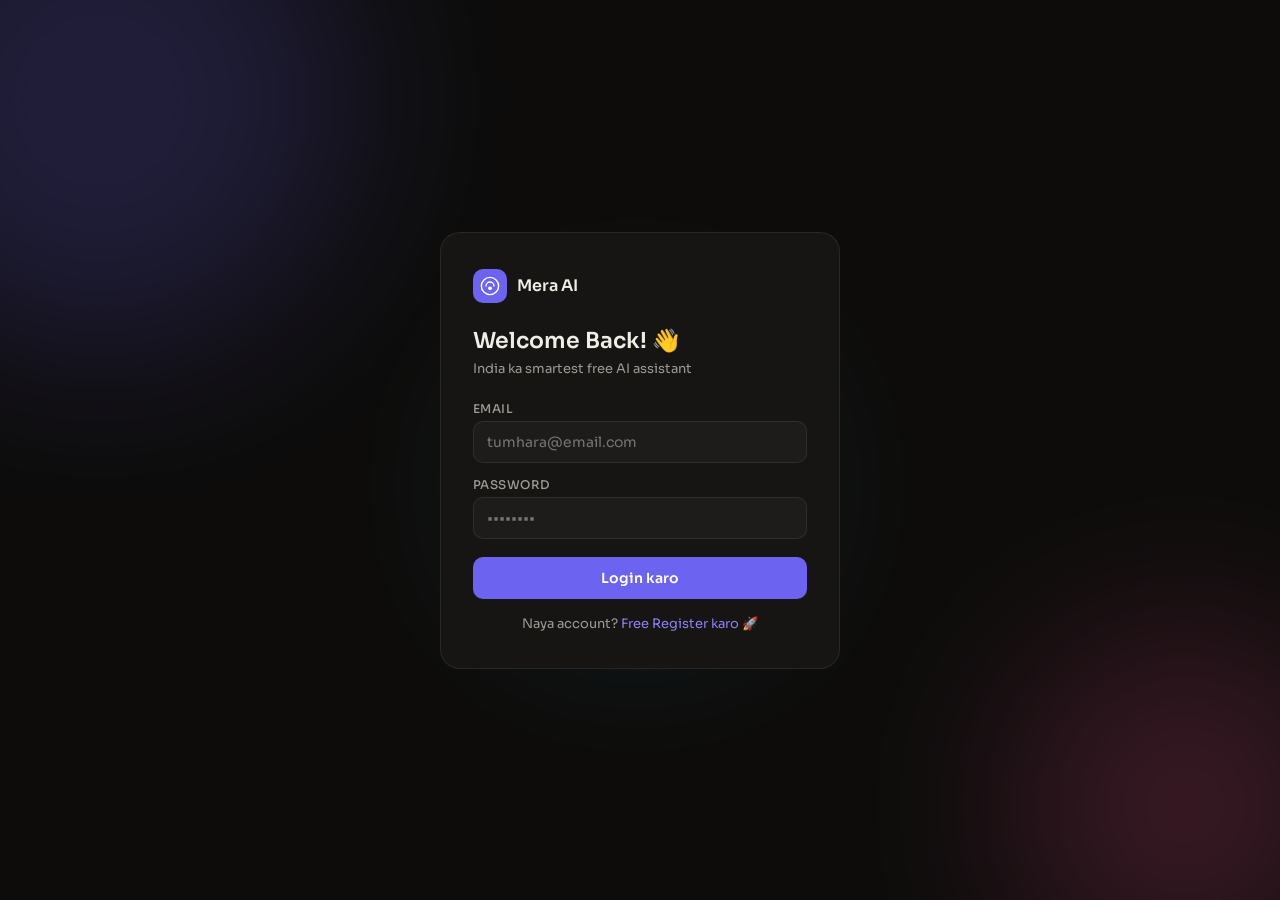
==== commit 88f0a889: "Update index.html" ====
--- a/index.html
+++ b/index.html
@@ -3,9 +3,9 @@
 <head>
 <meta charset="UTF-8">
 <meta name="viewport" content="width=device-width, initial-scale=1.0, maximum-scale=1.0">
-<title>Mera AI — Apna AI Assistant</title>
+<title>Mera AI — Smart Assistant</title>
 <link rel="preconnect" href="https://fonts.googleapis.com">
-<link href="https://fonts.googleapis.com/css2?family=Sora:wght@300;400;500;600&family=JetBrains+Mono:wght@400;500&display=swap" rel="stylesheet">
+<link href="https://fonts.googleapis.com/css2?family=Sora:wght@300;400;500;600;700&family=JetBrains+Mono:wght@400;500&display=swap" rel="stylesheet">
 <link rel="stylesheet" href="css/style.css">
 </head>
 <body>
@@ -13,104 +13,66 @@
 <!-- LOGIN PAGE -->
 <div id="login-page" class="page active">
   <div class="auth-bg">
-    <div class="orb orb1"></div>
-    <div class="orb orb2"></div>
-    <div class="orb orb3"></div>
+    <div class="orb orb1"></div><div class="orb orb2"></div><div class="orb orb3"></div>
   </div>
   <div class="auth-card">
-    <div class="brand-logo">
-      <div class="brand-icon">
-        <svg width="22" height="22" viewBox="0 0 28 28" fill="none">
-          <circle cx="14" cy="14" r="11" stroke="white" stroke-width="1.8"/>
-          <path d="M9 14c0-2.76 2.24-5 5-5s5 2.24 5 5" stroke="white" stroke-width="1.8" stroke-linecap="round"/>
-          <circle cx="14" cy="17" r="2.5" fill="white"/>
-        </svg>
-      </div>
-      <span>Mera AI</span>
-    </div>
-    <h1>Namaskar! 🙏</h1>
-    <p class="auth-sub">Free mein AI se baat karo — koi setup nahi</p>
-    <div class="form-group">
-      <label>Email</label>
-      <input type="email" id="login-email" placeholder="tumhara@email.com" autocomplete="email"/>
-    </div>
-    <div class="form-group">
-      <label>Password</label>
-      <input type="password" id="login-pass" placeholder="••••••••" autocomplete="current-password"/>
-    </div>
+    <div class="brand-logo"><div class="brand-icon"><svg width="22" height="22" viewBox="0 0 28 28" fill="none"><circle cx="14" cy="14" r="11" stroke="white" stroke-width="1.8"/><path d="M9 14c0-2.76 2.24-5 5-5s5 2.24 5 5" stroke="white" stroke-width="1.8" stroke-linecap="round"/><circle cx="14" cy="17" r="2.5" fill="white"/></svg></div><span>Mera AI</span></div>
+    <h1>Welcome Back! 👋</h1>
+    <p class="auth-sub">India ka smartest free AI assistant</p>
+    <div class="form-group"><label>Email</label><input type="email" id="login-email" placeholder="tumhara@email.com" autocomplete="email"/></div>
+    <div class="form-group"><label>Password</label><input type="password" id="login-pass" placeholder="••••••••" autocomplete="current-password"/></div>
     <button class="btn-primary" onclick="emailLogin()">Login karo</button>
-    <p class="auth-switch">Account nahi hai? <a onclick="showPage('signup-page')">Register karo — Free!</a></p>
+    <p class="auth-switch">Naya account? <a onclick="showPage('signup-page')">Free Register karo 🚀</a></p>
   </div>
 </div>
 
 <!-- SIGNUP PAGE -->
 <div id="signup-page" class="page">
-  <div class="auth-bg">
-    <div class="orb orb1"></div>
-    <div class="orb orb2"></div>
-  </div>
+  <div class="auth-bg"><div class="orb orb1"></div><div class="orb orb2"></div></div>
   <div class="auth-card">
-    <div class="brand-logo">
-      <div class="brand-icon">
-        <svg width="22" height="22" viewBox="0 0 28 28" fill="none">
-          <circle cx="14" cy="14" r="11" stroke="white" stroke-width="1.8"/>
-          <path d="M9 14c0-2.76 2.24-5 5-5s5 2.24 5 5" stroke="white" stroke-width="1.8" stroke-linecap="round"/>
-          <circle cx="14" cy="17" r="2.5" fill="white"/>
-        </svg>
-      </div>
-      <span>Mera AI</span>
-    </div>
-    <h1>Account Banao</h1>
-    <p class="auth-sub">Bilkul free — koi credit card nahi chahiye</p>
-    <div class="form-group">
-      <label>Tumhara Naam</label>
-      <input type="text" id="signup-name" placeholder="Jaise: Rahul" autocomplete="name"/>
-    </div>
-    <div class="form-group">
-      <label>Email</label>
-      <input type="email" id="signup-email" placeholder="tumhara@email.com" autocomplete="email"/>
-    </div>
-    <div class="form-group">
-      <label>Password</label>
-      <input type="password" id="signup-pass" placeholder="6+ characters" autocomplete="new-password"/>
-    </div>
-    <button class="btn-primary" onclick="doSignup()">Free Account Banao 🚀</button>
+    <div class="brand-logo"><div class="brand-icon"><svg width="22" height="22" viewBox="0 0 28 28" fill="none"><circle cx="14" cy="14" r="11" stroke="white" stroke-width="1.8"/><path d="M9 14c0-2.76 2.24-5 5-5s5 2.24 5 5" stroke="white" stroke-width="1.8" stroke-linecap="round"/><circle cx="14" cy="17" r="2.5" fill="white"/></svg></div><span>Mera AI</span></div>
+    <h1>Free Account Banao</h1>
+    <p class="auth-sub">Koi credit card nahi chahiye — 100% free shuru karo</p>
+    <div class="form-group"><label>Naam</label><input type="text" id="signup-name" placeholder="Tumhara naam" autocomplete="name"/></div>
+    <div class="form-group"><label>Email</label><input type="email" id="signup-email" placeholder="tumhara@email.com" autocomplete="email"/></div>
+    <div class="form-group"><label>Password</label><input type="password" id="signup-pass" placeholder="6+ characters" autocomplete="new-password"/></div>
+    <button class="btn-primary" onclick="doSignup()">Account Banao — Free! 🎉</button>
     <p class="auth-switch">Already account hai? <a onclick="showPage('login-page')">Login karo</a></p>
   </div>
 </div>
 
 <!-- MAIN APP -->
 <div id="main-app" class="page">
-
-  <!-- SIDEBAR OVERLAY (mobile) -->
   <div id="sidebar-overlay" class="sidebar-overlay" onclick="closeSidebar()"></div>
 
   <!-- SIDEBAR -->
   <aside id="sidebar" class="sidebar">
     <div class="sidebar-head">
-      <div class="brand-logo small">
-        <div class="brand-icon">
-          <svg width="16" height="16" viewBox="0 0 28 28" fill="none">
-            <circle cx="14" cy="14" r="11" stroke="white" stroke-width="1.8"/>
-            <path d="M9 14c0-2.76 2.24-5 5-5s5 2.24 5 5" stroke="white" stroke-width="1.8" stroke-linecap="round"/>
-            <circle cx="14" cy="17" r="2.5" fill="white"/>
-          </svg>
-        </div>
-        <span>Mera AI</span>
-      </div>
+      <div class="brand-logo small"><div class="brand-icon small"><svg width="14" height="14" viewBox="0 0 28 28" fill="none"><circle cx="14" cy="14" r="11" stroke="white" stroke-width="2"/><path d="M9 14c0-2.76 2.24-5 5-5s5 2.24 5 5" stroke="white" stroke-width="2" stroke-linecap="round"/><circle cx="14" cy="17" r="2.5" fill="white"/></svg></div><span>Mera AI</span></div>
       <button class="icon-btn" onclick="closeSidebar()">✕</button>
     </div>
 
     <button class="new-chat-btn" onclick="newChat()">+ Naya Chat</button>
 
-    <!-- Language Selector -->
+    <!-- Mode Selector -->
+    <div class="mode-section">
+      <div class="section-label">⚡ Mode</div>
+      <div class="mode-grid">
+        <button class="mode-btn active" id="mode-chat" onclick="setMode('chat')">💬 Chat</button>
+        <button class="mode-btn" id="mode-image" onclick="setMode('image')">🎨 Image</button>
+        <button class="mode-btn" id="mode-code" onclick="setMode('code')">💻 Code</button>
+        <button class="mode-btn" id="mode-pdf" onclick="setMode('pdf')">📄 PDF</button>
+      </div>
+    </div>
+
+    <!-- Language -->
     <div class="lang-section">
       <div class="section-label">🌐 Bhasha</div>
       <select id="lang-select" class="lang-select" onchange="changeLang()">
         <option value="hinglish">🇮🇳 Hinglish</option>
         <option value="hindi">🇮🇳 Hindi</option>
         <option value="english">🇬🇧 English</option>
-        <option value="bengali">🇧🇩 Bengali</option>
+        <option value="bengali">Bengali</option>
         <option value="tamil">Tamil</option>
         <option value="telugu">Telugu</option>
         <option value="marathi">Marathi</option>
@@ -122,6 +84,11 @@
     <div id="chat-list" class="chat-list"></div>
 
     <div class="sidebar-footer">
+      <!-- Plan Badge -->
+      <div class="plan-row" id="plan-row" onclick="showPlans()">
+        <span id="plan-badge" class="plan-badge free">Free Plan</span>
+        <span class="upgrade-hint">Upgrade →</span>
+      </div>
       <div class="user-row" onclick="showProfile()">
         <div class="user-av" id="sidebar-av">U</div>
         <div class="user-meta">
@@ -133,81 +100,129 @@
     </div>
   </aside>
 
-  <!-- MAIN CHAT AREA -->
+  <!-- MAIN AREA -->
   <main class="chat-area">
-
-    <!-- TOP BAR -->
+    <!-- TOPBAR -->
     <div class="topbar">
       <button class="icon-btn" onclick="openSidebar()">
-        <svg width="20" height="20" viewBox="0 0 20 20" fill="none">
-          <path d="M3 5h14M3 10h14M3 15h14" stroke="currentColor" stroke-width="1.5" stroke-linecap="round"/>
-        </svg>
+        <svg width="20" height="20" viewBox="0 0 20 20" fill="none"><path d="M3 5h14M3 10h14M3 15h14" stroke="currentColor" stroke-width="1.5" stroke-linecap="round"/></svg>
       </button>
-      <div class="topbar-title">
-        <div class="brand-icon mini">
-          <svg width="14" height="14" viewBox="0 0 28 28" fill="none">
-            <circle cx="14" cy="14" r="11" stroke="white" stroke-width="2"/>
-            <path d="M9 14c0-2.76 2.24-5 5-5s5 2.24 5 5" stroke="white" stroke-width="2" stroke-linecap="round"/>
-            <circle cx="14" cy="17" r="2.5" fill="white"/>
-          </svg>
-        </div>
-        <span>Mera AI</span>
+      <div class="topbar-center">
+        <span id="mode-label">💬 Chat Mode</span>
       </div>
       <div class="topbar-right">
-        <button class="icon-btn" onclick="toggleTheme()" id="theme-btn" title="Theme">
-          <svg id="theme-svg" width="18" height="18" viewBox="0 0 18 18" fill="none">
-            <path d="M2 9a7 7 0 0 1 9.95-6.37A5 5 0 1 0 9.95 15.37 7 7 0 0 1 2 9z" fill="currentColor"/>
-          </svg>
-        </button>
-        <button class="icon-btn" onclick="clearChat()" title="Clear">
-          <svg width="18" height="18" viewBox="0 0 18 18" fill="none">
-            <path d="M3 5h12l-1 10H4L3 5zM6 5V3h6v2M1 5h16" stroke="currentColor" stroke-width="1.4" stroke-linecap="round" stroke-linejoin="round"/>
-          </svg>
+        <button class="icon-btn" onclick="toggleTheme()" id="theme-btn">
+          <svg id="theme-svg" width="18" height="18" viewBox="0 0 18 18" fill="none"><path d="M2 9a7 7 0 0 1 9.95-6.37A5 5 0 1 0 9.95 15.37 7 7 0 0 1 2 9z" fill="currentColor"/></svg>
+        </button>
+        <button class="icon-btn" onclick="clearChat()">
+          <svg width="18" height="18" viewBox="0 0 18 18" fill="none"><path d="M3 5h12l-1 10H4L3 5zM6 5V3h6v2M1 5h16" stroke="currentColor" stroke-width="1.4" stroke-linecap="round" stroke-linejoin="round"/></svg>
         </button>
       </div>
     </div>
 
     <!-- MESSAGES -->
-    <div id="messages" class="messages">
-      <!-- Welcome shown by JS -->
-    </div>
-
-    <!-- INPUT AREA -->
-    <div class="input-zone">
+    <div id="messages" class="messages"></div>
+
+    <!-- PDF UPLOAD AREA -->
+    <div id="pdf-area" class="pdf-area" style="display:none">
+      <label class="pdf-upload" for="pdf-input">
+        <span>📄 PDF yahan drop karo ya click karo</span>
+        <input type="file" id="pdf-input" accept=".pdf" onchange="handlePDF(this)" style="display:none"/>
+      </label>
+      <div id="pdf-status" class="pdf-status"></div>
+    </div>
+
+    <!-- CODE EDITOR -->
+    <div id="code-area" class="code-area" style="display:none">
+      <div class="code-toolbar">
+        <select id="code-lang" class="code-lang-select">
+          <option value="python">Python</option>
+          <option value="javascript">JavaScript</option>
+          <option value="html">HTML</option>
+          <option value="css">CSS</option>
+          <option value="java">Java</option>
+          <option value="cpp">C++</option>
+        </select>
+        <button class="code-btn" onclick="explainCode()">💡 Explain karo</button>
+        <button class="code-btn" onclick="fixCode()">🔧 Fix karo</button>
+        <button class="code-btn" onclick="improveCode()">⚡ Improve karo</button>
+      </div>
+      <textarea id="code-editor" class="code-editor" placeholder="Yahan code paste karo..."></textarea>
+    </div>
+
+    <!-- INPUT ZONE -->
+    <div class="input-zone" id="input-zone">
       <div class="input-box" id="input-box">
-        <textarea id="msg-input"
-          placeholder="Kuch bhi poochho..."
-          rows="1"
-          onkeydown="handleKey(event)"
-          oninput="autoResize(this)"></textarea>
-        <button class="img-btn" id="img-mode-btn" onclick="toggleImageMode()" title="Image banao">
-          <svg width="16" height="16" viewBox="0 0 16 16" fill="none">
-            <rect x="1" y="1" width="14" height="14" rx="3" stroke="currentColor" stroke-width="1.3"/>
-            <circle cx="5.5" cy="5.5" r="1.5" fill="currentColor"/>
-            <path d="M1 11l4-4 3 3 2-2 4 4" stroke="currentColor" stroke-width="1.3" stroke-linecap="round" stroke-linejoin="round"/>
-          </svg>
-        </button>
+        <!-- Voice Button -->
+        <button class="voice-btn" id="voice-btn" onclick="toggleVoice()" title="Voice input">
+          <svg width="16" height="16" viewBox="0 0 16 16" fill="none"><rect x="5" y="1" width="6" height="9" rx="3" stroke="currentColor" stroke-width="1.3"/><path d="M2 8a6 6 0 0 0 12 0M8 14v2" stroke="currentColor" stroke-width="1.3" stroke-linecap="round"/></svg>
+        </button>
+        <textarea id="msg-input" placeholder="Kuch bhi poochho..." rows="1" onkeydown="handleKey(event)" oninput="autoResize(this)"></textarea>
         <button class="send-btn" id="send-btn" onclick="sendMsg()">
-          <svg width="18" height="18" viewBox="0 0 18 18" fill="none">
-            <path d="M2 16L16 9 2 2v5l10 2-10 2v5z" fill="currentColor"/>
-          </svg>
+          <svg width="18" height="18" viewBox="0 0 18 18" fill="none"><path d="M2 16L16 9 2 2v5l10 2-10 2v5z" fill="currentColor"/></svg>
         </button>
       </div>
       <div class="input-hint">
-        <span id="lang-hint">🌐 Hinglish</span>
-        <span>Enter = Send &nbsp;•&nbsp; Shift+Enter = Naya line</span>
+        <span id="lang-hint">🇮🇳 Hinglish</span>
+        <span id="mode-hint">💬 Chat</span>
       </div>
     </div>
   </main>
+</div>
+
+<!-- PLANS MODAL -->
+<div id="plans-modal" class="modal-bg" style="display:none" onclick="closePlans()">
+  <div class="modal-box wide" onclick="event.stopPropagation()">
+    <div class="modal-head"><h2>Plan Choose Karo 💎</h2><button class="icon-btn" onclick="closePlans()">✕</button></div>
+    <div class="plans-grid">
+      <div class="plan-card">
+        <div class="plan-name">Free</div>
+        <div class="plan-price">₹0<span>/mahina</span></div>
+        <ul class="plan-features">
+          <li>✅ 30 messages/din</li>
+          <li>✅ Chat + Image + Code</li>
+          <li>✅ 8 languages</li>
+          <li>❌ PDF upload</li>
+          <li>❌ Voice output</li>
+          <li>❌ Priority speed</li>
+        </ul>
+        <button class="plan-btn current-btn" disabled>Current Plan</button>
+      </div>
+      <div class="plan-card popular">
+        <div class="popular-tag">🔥 Most Popular</div>
+        <div class="plan-name">Pro</div>
+        <div class="plan-price">₹199<span>/mahina</span></div>
+        <ul class="plan-features">
+          <li>✅ Unlimited messages</li>
+          <li>✅ PDF upload + analysis</li>
+          <li>✅ Voice input + output</li>
+          <li>✅ Priority speed</li>
+          <li>✅ Better image quality</li>
+          <li>✅ Chat history forever</li>
+        </ul>
+        <button class="plan-btn upgrade-btn" onclick="buyPlan('pro', 199)">Pro Lo — ₹199 🚀</button>
+      </div>
+      <div class="plan-card">
+        <div class="plan-name">Business</div>
+        <div class="plan-price">₹499<span>/mahina</span></div>
+        <ul class="plan-features">
+          <li>✅ Sab Pro features</li>
+          <li>✅ 5 team members</li>
+          <li>✅ Custom AI personality</li>
+          <li>✅ API access</li>
+          <li>✅ Priority support</li>
+          <li>✅ Analytics dashboard</li>
+        </ul>
+        <button class="plan-btn upgrade-btn" onclick="buyPlan('business', 499)">Business Lo — ₹499</button>
+      </div>
+    </div>
+  </div>
 </div>
 
 <!-- PROFILE MODAL -->
 <div id="profile-modal" class="modal-bg" style="display:none" onclick="closeProfile()">
   <div class="modal-box" onclick="event.stopPropagation()">
-    <div class="modal-head">
-      <h2>Profile</h2>
-      <button class="icon-btn" onclick="closeProfile()">✕</button>
-    </div>
+    <div class="modal-head"><h2>Profile ✏️</h2><button class="icon-btn" onclick="closeProfile()">✕</button></div>
     <div class="profile-av" id="profile-av-big">U</div>
     <div class="form-group"><label>Naam</label><input type="text" id="p-name"/></div>
     <div class="form-group"><label>Email</label><input type="email" id="p-email" readonly/></div>
@@ -215,6 +230,8 @@
   </div>
 </div>
 
+<!-- RAZORPAY -->
+<script src="https://checkout.razorpay.com/v1/checkout.js"></script>
 <script src="js/app.js"></script>
 </body>
 </html>
--- a/css/style.css
+++ b/css/style.css
@@ -1,154 +1,77 @@
-:root {
-  --bg: #0d0c0b;
-  --surface: #161513;
-  --surface2: #1e1c1a;
-  --border: rgba(255,255,255,0.08);
-  --text: #f0ede6;
-  --text2: #9e9b96;
-  --text3: #5a5855;
-  --accent: #6c63f0;
-  --accent2: #8b84f5;
-  --accent-bg: rgba(108,99,240,0.12);
-  --user-bg: #6c63f0;
-  --ai-bg: #1e1c1a;
-  --radius: 14px;
-  --font: 'Sora', sans-serif;
-  --mono: 'JetBrains Mono', monospace;
-  --sidebar: 260px;
-}
-[data-theme="light"] {
-  --bg: #f5f4f0;
-  --surface: #ffffff;
-  --surface2: #eeece8;
-  --border: rgba(0,0,0,0.08);
-  --text: #1a1816;
-  --text2: #6b6860;
-  --text3: #aaa8a3;
-  --accent: #5c4ee8;
-  --accent2: #7c6ff0;
-  --accent-bg: rgba(92,78,232,0.08);
-  --ai-bg: #ffffff;
-}
+:root{--bg:#0d0c0b;--surface:#161513;--surface2:#1e1c1a;--border:rgba(255,255,255,0.08);--text:#f0ede6;--text2:#9e9b96;--text3:#5a5855;--accent:#6c63f0;--accent2:#8b84f5;--accent-bg:rgba(108,99,240,0.12);--radius:14px;--font:'Sora',sans-serif;--mono:'JetBrains Mono',monospace;--sidebar:260px}
+[data-theme="light"]{--bg:#f5f4f0;--surface:#fff;--surface2:#eeece8;--border:rgba(0,0,0,0.08);--text:#1a1816;--text2:#6b6860;--text3:#aaa8a3;--accent:#5c4ee8;--accent2:#7c6ff0;--accent-bg:rgba(92,78,232,0.08)}
 *,*::before,*::after{box-sizing:border-box;margin:0;padding:0}
 html,body{height:100%;overflow:hidden}
 body{font-family:var(--font);background:var(--bg);color:var(--text);-webkit-font-smoothing:antialiased;font-size:15px}
 input,textarea,select,button{font-family:var(--font)}
 a{color:var(--accent2);cursor:pointer;text-decoration:none}
-
-/* PAGES */
 .page{display:none;width:100%;height:100vh}
 .page.active{display:flex}
 
 /* AUTH */
-#login-page,#signup-page{
-  align-items:center;justify-content:center;
-  flex-direction:column;position:relative;overflow:hidden;
-}
+#login-page,#signup-page{align-items:center;justify-content:center;flex-direction:column;position:relative;overflow:hidden}
 .auth-bg{position:absolute;inset:0;pointer-events:none}
 .orb{position:absolute;border-radius:50%;filter:blur(90px);opacity:0.2;animation:orbf 10s ease-in-out infinite}
 .orb1{width:500px;height:500px;background:#6c63f0;top:-150px;left:-150px}
 .orb2{width:350px;height:350px;background:#e84e8a;bottom:-80px;right:-80px;animation-delay:4s}
 .orb3{width:250px;height:250px;background:#4ec9e8;top:40%;left:40%;animation-delay:7s}
 @keyframes orbf{0%,100%{transform:translate(0,0) scale(1)}50%{transform:translate(15px,-15px) scale(1.04)}}
-
-.auth-card{
-  position:relative;background:var(--surface);
-  border:1px solid var(--border);border-radius:20px;
-  padding:36px 32px;width:100%;max-width:400px;
-  animation:slideUp .4s ease;
-}
+.auth-card{position:relative;background:var(--surface);border:1px solid var(--border);border-radius:20px;padding:36px 32px;width:100%;max-width:400px;animation:slideUp .4s ease}
 @media(max-width:480px){.auth-card{margin:16px;padding:28px 20px}}
 @keyframes slideUp{from{opacity:0;transform:translateY(20px)}to{opacity:1;transform:translateY(0)}}
-
 .brand-logo{display:flex;align-items:center;gap:10px;margin-bottom:24px}
 .brand-logo span{font-size:16px;font-weight:600}
 .brand-logo.small span{font-size:14px}
 .brand-icon{width:34px;height:34px;background:var(--accent);border-radius:10px;display:flex;align-items:center;justify-content:center;flex-shrink:0}
-.brand-icon.mini{width:26px;height:26px;border-radius:7px}
-
+.brand-icon.small{width:26px;height:26px;border-radius:7px}
 .auth-card h1{font-size:22px;font-weight:600;margin-bottom:6px}
 .auth-sub{color:var(--text2);font-size:13px;margin-bottom:24px}
 .form-group{margin-bottom:14px}
 .form-group label{display:block;font-size:12px;font-weight:500;color:var(--text2);margin-bottom:5px;text-transform:uppercase;letter-spacing:.04em}
-.form-group input{
-  width:100%;padding:11px 13px;
-  border:1px solid var(--border);border-radius:10px;
-  background:var(--surface2);color:var(--text);
-  font-size:14px;outline:none;transition:border-color .2s;
-}
+.form-group input{width:100%;padding:11px 13px;border:1px solid var(--border);border-radius:10px;background:var(--surface2);color:var(--text);font-size:14px;outline:none;transition:border-color .2s}
 .form-group input:focus{border-color:var(--accent)}
-.btn-primary{
-  width:100%;padding:12px;background:var(--accent);
-  color:white;border:none;border-radius:10px;
-  font-size:14px;font-weight:600;cursor:pointer;
-  transition:all .2s;margin-top:4px;
-}
+.btn-primary{width:100%;padding:12px;background:var(--accent);color:white;border:none;border-radius:10px;font-size:14px;font-weight:600;cursor:pointer;transition:all .2s;margin-top:4px}
 .btn-primary:hover{background:var(--accent2);transform:translateY(-1px)}
 .auth-switch{text-align:center;font-size:13px;color:var(--text2);margin-top:16px}
 
 /* MAIN APP */
 #main-app{flex-direction:row;height:100vh;overflow:hidden;position:relative}
-
-/* SIDEBAR OVERLAY */
-.sidebar-overlay{
-  display:none;position:fixed;inset:0;
-  background:rgba(0,0,0,0.6);z-index:99;
-  backdrop-filter:blur(2px);
-}
+.sidebar-overlay{display:none;position:fixed;inset:0;background:rgba(0,0,0,0.6);z-index:99;backdrop-filter:blur(2px)}
 .sidebar-overlay.show{display:block}
-
-/* SIDEBAR */
-.sidebar{
-  width:var(--sidebar);height:100vh;
-  background:var(--surface);border-right:1px solid var(--border);
-  display:flex;flex-direction:column;
-  padding:16px 12px;flex-shrink:0;
-  overflow:hidden;transition:transform .3s ease;
-}
-@media(max-width:768px){
-  .sidebar{
-    position:fixed;left:0;top:0;bottom:0;z-index:100;
-    transform:translateX(-100%);width:280px!important;
-    box-shadow:0 0 40px rgba(0,0,0,0.5);
-  }
-  .sidebar.open{transform:translateX(0)}
-}
-
+.sidebar{width:var(--sidebar);height:100vh;background:var(--surface);border-right:1px solid var(--border);display:flex;flex-direction:column;padding:16px 12px;flex-shrink:0;overflow-y:auto;overflow-x:hidden}
+@media(max-width:768px){.sidebar{position:fixed;left:0;top:0;bottom:0;z-index:100;transform:translateX(-100%);width:280px!important;box-shadow:0 0 40px rgba(0,0,0,0.5)}.sidebar.open{transform:translateX(0)}}
 .sidebar-head{display:flex;align-items:center;justify-content:space-between;margin-bottom:16px;padding:0 4px}
 .icon-btn{width:34px;height:34px;border:none;background:transparent;color:var(--text2);cursor:pointer;border-radius:8px;display:flex;align-items:center;justify-content:center;transition:all .15s;flex-shrink:0;font-size:14px}
 .icon-btn:hover{background:var(--surface2);color:var(--text)}
-
-.new-chat-btn{
-  display:flex;align-items:center;justify-content:center;gap:8px;
-  padding:10px;background:var(--accent);color:white;
-  border:none;border-radius:10px;font-size:13px;font-weight:500;
-  cursor:pointer;width:100%;transition:all .2s;margin-bottom:16px;
-}
+.new-chat-btn{display:flex;align-items:center;justify-content:center;gap:8px;padding:10px;background:var(--accent);color:white;border:none;border-radius:10px;font-size:13px;font-weight:500;cursor:pointer;width:100%;transition:all .2s;margin-bottom:16px}
 .new-chat-btn:hover{background:var(--accent2)}
 
+/* MODE GRID */
+.mode-section{margin-bottom:16px}
+.mode-grid{display:grid;grid-template-columns:1fr 1fr;gap:6px;margin-top:6px}
+.mode-btn{padding:8px 6px;border:1px solid var(--border);border-radius:8px;background:var(--surface2);color:var(--text2);font-size:12px;cursor:pointer;transition:all .15s;font-family:var(--font)}
+.mode-btn:hover{border-color:var(--accent);color:var(--accent2)}
+.mode-btn.active{background:var(--accent-bg);border-color:var(--accent);color:var(--accent2);font-weight:500}
+
+.section-label{font-size:11px;color:var(--text3);padding:0 4px 6px;text-transform:uppercase;letter-spacing:.06em}
 .lang-section{margin-bottom:16px}
-.section-label{font-size:11px;color:var(--text3);padding:0 4px 6px;text-transform:uppercase;letter-spacing:.06em}
-.lang-select{
-  width:100%;padding:9px 10px;
-  border:1px solid var(--border);border-radius:8px;
-  background:var(--surface2);color:var(--text);
-  font-size:13px;outline:none;cursor:pointer;
-  font-family:var(--font);
-}
-
-.chat-list{flex:1;overflow-y:auto;overflow-x:hidden;display:flex;flex-direction:column;gap:2px}
+.lang-select{width:100%;padding:9px 10px;border:1px solid var(--border);border-radius:8px;background:var(--surface2);color:var(--text);font-size:13px;outline:none;cursor:pointer;font-family:var(--font)}
+.chat-list{flex:1;overflow-y:auto;display:flex;flex-direction:column;gap:2px;margin-bottom:12px}
 .chat-list::-webkit-scrollbar{width:3px}
 .chat-list::-webkit-scrollbar-thumb{background:var(--border);border-radius:2px}
-.chat-item{
-  padding:9px 10px;border-radius:8px;
-  font-size:13px;color:var(--text2);cursor:pointer;
-  white-space:nowrap;overflow:hidden;text-overflow:ellipsis;
-  transition:all .15s;
-}
+.chat-item{padding:9px 10px;border-radius:8px;font-size:13px;color:var(--text2);cursor:pointer;white-space:nowrap;overflow:hidden;text-overflow:ellipsis;transition:all .15s}
 .chat-item:hover{background:var(--surface2);color:var(--text)}
 .chat-item.active{background:var(--accent-bg);color:var(--accent2)}
 
-.sidebar-footer{margin-top:auto;border-top:1px solid var(--border);padding-top:12px;display:flex;flex-direction:column;gap:8px}
+/* SIDEBAR FOOTER */
+.sidebar-footer{border-top:1px solid var(--border);padding-top:12px;display:flex;flex-direction:column;gap:8px}
+.plan-row{display:flex;align-items:center;justify-content:space-between;padding:8px 10px;background:var(--accent-bg);border-radius:8px;cursor:pointer;transition:all .2s}
+.plan-row:hover{background:var(--accent);color:white}
+.plan-badge{font-size:12px;font-weight:600;color:var(--accent2)}
+.plan-badge.pro{color:#f59e0b}
+.plan-row:hover .plan-badge{color:white}
+.upgrade-hint{font-size:11px;color:var(--text3)}
+.plan-row:hover .upgrade-hint{color:rgba(255,255,255,0.7)}
 .user-row{display:flex;align-items:center;gap:10px;padding:8px 6px;border-radius:8px;cursor:pointer;transition:all .15s;overflow:hidden}
 .user-row:hover{background:var(--surface2)}
 .user-av{width:30px;height:30px;border-radius:50%;background:var(--accent);color:white;font-size:13px;font-weight:600;display:flex;align-items:center;justify-content:center;flex-shrink:0}
@@ -160,115 +83,103 @@
 
 /* CHAT AREA */
 .chat-area{flex:1;display:flex;flex-direction:column;height:100vh;overflow:hidden;min-width:0}
-
-/* TOPBAR */
-.topbar{
-  display:flex;align-items:center;gap:10px;
-  padding:12px 16px;border-bottom:1px solid var(--border);
-  background:var(--surface);flex-shrink:0;
-}
-.topbar-title{display:flex;align-items:center;gap:8px;flex:1;font-size:15px;font-weight:600}
+.topbar{display:flex;align-items:center;gap:10px;padding:12px 16px;border-bottom:1px solid var(--border);background:var(--surface);flex-shrink:0}
+.topbar-center{flex:1;text-align:center;font-size:14px;font-weight:500;color:var(--text2)}
 .topbar-right{display:flex;gap:4px}
 
 /* MESSAGES */
-.messages{
-  flex:1;overflow-y:auto;overflow-x:hidden;
-  padding:20px 16px;display:flex;flex-direction:column;gap:16px;
-  -webkit-overflow-scrolling:touch;
-}
+.messages{flex:1;overflow-y:auto;overflow-x:hidden;padding:20px 16px;display:flex;flex-direction:column;gap:16px;-webkit-overflow-scrolling:touch}
 .messages::-webkit-scrollbar{width:4px}
 .messages::-webkit-scrollbar-thumb{background:var(--border);border-radius:4px}
 
 /* Welcome */
-.welcome{text-align:center;padding:40px 20px;max-width:500px;margin:auto}
-.welcome-icon{font-size:48px;margin-bottom:16px}
+.welcome{text-align:center;padding:30px 20px;max-width:520px;margin:auto}
+.welcome-icon{font-size:44px;margin-bottom:16px}
 .welcome h2{font-size:22px;font-weight:600;margin-bottom:8px}
-.welcome p{color:var(--text2);font-size:14px;margin-bottom:28px;line-height:1.6}
+.welcome p{color:var(--text2);font-size:14px;margin-bottom:24px;line-height:1.6}
 .chips{display:flex;flex-wrap:wrap;gap:8px;justify-content:center}
-.chip{
-  padding:8px 14px;border:1px solid var(--border);
-  border-radius:20px;background:var(--surface);
-  color:var(--text2);font-size:13px;cursor:pointer;
-  transition:all .2s;font-family:var(--font);
-}
+.chip{padding:8px 14px;border:1px solid var(--border);border-radius:20px;background:var(--surface);color:var(--text2);font-size:13px;cursor:pointer;transition:all .2s;font-family:var(--font)}
 .chip:hover{border-color:var(--accent);color:var(--accent2);background:var(--accent-bg)}
 
-/* Messages */
+/* Bubbles */
 .msg{display:flex;gap:10px;align-items:flex-end;animation:msgIn .25s ease}
 @keyframes msgIn{from{opacity:0;transform:translateY(8px)}to{opacity:1;transform:translateY(0)}}
 .msg.user{flex-direction:row-reverse}
 .msg-av{width:28px;height:28px;border-radius:50%;display:flex;align-items:center;justify-content:center;font-size:12px;font-weight:600;flex-shrink:0}
 .msg.ai .msg-av{background:var(--accent-bg);color:var(--accent2)}
 .msg.user .msg-av{background:var(--accent);color:white}
-.bubble{
-  max-width:78%;padding:11px 14px;border-radius:16px;
-  font-size:14px;line-height:1.65;word-break:break-word;white-space:pre-wrap;
-}
-.msg.ai .bubble{background:var(--ai-bg);border:1px solid var(--border);border-bottom-left-radius:4px}
-.msg.user .bubble{background:var(--user-bg);color:white;border-bottom-right-radius:4px}
+.bubble{max-width:78%;padding:11px 14px;border-radius:16px;font-size:14px;line-height:1.65;word-break:break-word;white-space:pre-wrap}
+.msg.ai .bubble{background:var(--surface);border:1px solid var(--border);border-bottom-left-radius:4px;color:var(--text)}
+.msg.user .bubble{background:var(--accent);color:white;border-bottom-right-radius:4px}
 .msg-time{font-size:10px;color:var(--text3);margin-top:3px;padding:0 2px}
 .msg.user .msg-time{text-align:right}
+.img-result img{width:100%;max-width:320px;border-radius:12px;display:block;margin-top:8px}
+.img-result a{display:inline-block;margin-top:6px;font-size:12px;color:var(--accent2)}
 
 /* Typing */
 .typing-row{display:flex;gap:10px;align-items:center}
-.typing-bub{background:var(--ai-bg);border:1px solid var(--border);border-radius:16px;border-bottom-left-radius:4px;padding:13px 16px;display:flex;gap:5px}
+.typing-bub{background:var(--surface);border:1px solid var(--border);border-radius:16px;border-bottom-left-radius:4px;padding:13px 16px;display:flex;gap:5px}
 .dot{width:6px;height:6px;border-radius:50%;background:var(--accent);opacity:.5;animation:dotb 1.2s infinite}
-.dot:nth-child(2){animation-delay:.2s}
-.dot:nth-child(3){animation-delay:.4s}
+.dot:nth-child(2){animation-delay:.2s}.dot:nth-child(3){animation-delay:.4s}
 @keyframes dotb{0%,60%,100%{opacity:.3;transform:translateY(0)}30%{opacity:1;transform:translateY(-4px)}}
 
-/* INPUT ZONE */
-.input-zone{padding:12px 16px 20px;flex-shrink:0;background:var(--bg)}
-.input-box{
-  display:flex;align-items:flex-end;gap:8px;
-  border:1.5px solid var(--border);border-radius:14px;
-  background:var(--surface);padding:10px 12px;
-  transition:border-color .2s;
-}
+/* PDF AREA */
+.pdf-area{padding:12px 16px;flex-shrink:0}
+.pdf-upload{display:flex;align-items:center;justify-content:center;padding:20px;border:2px dashed var(--border);border-radius:12px;cursor:pointer;transition:all .2s;color:var(--text2);font-size:14px}
+.pdf-upload:hover{border-color:var(--accent);color:var(--accent2)}
+.pdf-status{font-size:13px;color:var(--accent2);margin-top:8px;text-align:center}
+
+/* CODE AREA */
+.code-area{padding:0 16px 8px;flex-shrink:0}
+.code-toolbar{display:flex;gap:8px;padding:8px 0;align-items:center;flex-wrap:wrap}
+.code-lang-select{padding:6px 10px;border:1px solid var(--border);border-radius:8px;background:var(--surface2);color:var(--text);font-size:13px;outline:none;font-family:var(--font)}
+.code-btn{padding:6px 12px;border:1px solid var(--border);border-radius:8px;background:var(--surface2);color:var(--text2);font-size:12px;cursor:pointer;transition:all .15s;font-family:var(--font)}
+.code-btn:hover{border-color:var(--accent);color:var(--accent2)}
+.code-editor{width:100%;height:120px;padding:12px;background:var(--surface2);border:1px solid var(--border);border-radius:10px;color:var(--text);font-family:var(--mono);font-size:13px;resize:vertical;outline:none;line-height:1.5}
+.code-editor:focus{border-color:var(--accent)}
+
+/* INPUT */
+.input-zone{padding:12px 16px 20px;flex-shrink:0}
+.input-box{display:flex;align-items:flex-end;gap:8px;border:1.5px solid var(--border);border-radius:14px;background:var(--surface);padding:10px 12px;transition:border-color .2s}
 .input-box:focus-within{border-color:var(--accent)}
-#msg-input{
-  flex:1;border:none;outline:none;background:transparent;
-  color:var(--text);font-size:14px;resize:none;
-  max-height:120px;line-height:1.55;font-family:var(--font);
-  -webkit-appearance:none;
-}
+.voice-btn{width:34px;height:34px;background:transparent;color:var(--text2);border:1px solid var(--border);border-radius:9px;cursor:pointer;display:flex;align-items:center;justify-content:center;transition:all .2s;flex-shrink:0}
+.voice-btn:hover{border-color:var(--accent);color:var(--accent2)}
+.voice-btn.recording{background:var(--accent);color:white;border-color:var(--accent);animation:pulse 1s infinite}
+@keyframes pulse{0%,100%{opacity:1}50%{opacity:.6}}
+#msg-input{flex:1;border:none;outline:none;background:transparent;color:var(--text);font-size:14px;resize:none;max-height:120px;line-height:1.55;font-family:var(--font)}
 #msg-input::placeholder{color:var(--text3)}
-.send-btn{
-  width:36px;height:36px;background:var(--accent);color:white;
-  border:none;border-radius:9px;cursor:pointer;
-  display:flex;align-items:center;justify-content:center;
-  transition:all .2s;flex-shrink:0;
-}
+.send-btn{width:36px;height:36px;background:var(--accent);color:white;border:none;border-radius:9px;cursor:pointer;display:flex;align-items:center;justify-content:center;transition:all .2s;flex-shrink:0}
 .send-btn:hover{background:var(--accent2)}
 .send-btn:disabled{background:var(--surface2);color:var(--text3);cursor:not-allowed}
 .input-hint{display:flex;justify-content:space-between;padding:6px 2px 0;font-size:11px;color:var(--text3)}
 
 /* MODALS */
 .modal-bg{position:fixed;inset:0;background:rgba(0,0,0,0.6);backdrop-filter:blur(4px);display:flex;align-items:center;justify-content:center;z-index:200;padding:20px}
-.modal-box{background:var(--surface);border-radius:20px;padding:28px 24px;width:100%;max-width:400px;animation:slideUp .3s ease}
+.modal-box{background:var(--surface);border-radius:20px;padding:28px 24px;width:100%;max-width:400px;animation:slideUp .3s ease;max-height:90vh;overflow-y:auto}
+.modal-box.wide{max-width:720px}
 .modal-head{display:flex;align-items:center;justify-content:space-between;margin-bottom:24px}
 .modal-head h2{font-size:18px;font-weight:600}
 .profile-av{width:64px;height:64px;border-radius:50%;background:var(--accent);color:white;font-size:24px;font-weight:600;display:flex;align-items:center;justify-content:center;margin:0 auto 20px}
+
+/* PLANS */
+.plans-grid{display:grid;grid-template-columns:repeat(3,1fr);gap:16px}
+@media(max-width:600px){.plans-grid{grid-template-columns:1fr}}
+.plan-card{border:1.5px solid var(--border);border-radius:16px;padding:24px 20px;position:relative;transition:all .2s}
+.plan-card:hover{border-color:var(--accent);transform:translateY(-2px)}
+.plan-card.popular{border-color:var(--accent)}
+.popular-tag{position:absolute;top:-10px;left:50%;transform:translateX(-50%);background:var(--accent);color:white;font-size:11px;font-weight:600;padding:3px 12px;border-radius:20px;white-space:nowrap}
+.plan-name{font-size:16px;font-weight:600;margin-bottom:8px}
+.plan-price{font-size:28px;font-weight:700;color:var(--accent2);margin-bottom:20px}
+.plan-price span{font-size:14px;font-weight:400;color:var(--text2)}
+.plan-features{list-style:none;display:flex;flex-direction:column;gap:8px;margin-bottom:24px}
+.plan-features li{font-size:13px;color:var(--text2)}
+.plan-btn{width:100%;padding:10px;border-radius:8px;font-size:13px;font-weight:500;cursor:pointer;transition:all .2s;font-family:var(--font)}
+.current-btn{border:1px solid var(--border);background:var(--surface2);color:var(--text2);cursor:not-allowed}
+.upgrade-btn{background:var(--accent);color:white;border:none}
+.upgrade-btn:hover{background:var(--accent2)}
 
 /* TOAST */
 .toast{position:fixed;bottom:90px;left:50%;transform:translateX(-50%);background:var(--text);color:var(--bg);padding:10px 20px;border-radius:20px;font-size:13px;font-weight:500;z-index:999;animation:toastIn .3s ease;white-space:nowrap;pointer-events:none}
 @keyframes toastIn{from{opacity:0;transform:translateX(-50%) translateY(8px)}to{opacity:1;transform:translateX(-50%) translateY(0)}}
 
-@media(max-width:480px){
-  .bubble{max-width:88%}
-  .messages{padding:16px 12px}
-  .input-zone{padding:8px 12px 16px}
-}
-
-/* IMAGE BUTTON */
-.img-btn {
-  width: 36px; height: 36px;
-  background: transparent;
-  color: var(--text2);
-  border: 1px solid var(--border);
-  border-radius: 9px; cursor: pointer;
-  display: flex; align-items: center; justify-content: center;
-  transition: all .2s; flex-shrink: 0;
-}
-.img-btn:hover { border-color: var(--accent); color: var(--accent2); }
-.img-bubble { background: var(--ai-bg) !important; }
+@media(max-width:480px){.bubble{max-width:88%}.messages{padding:16px 12px}.input-zone{padding:8px 12px 16px}}
